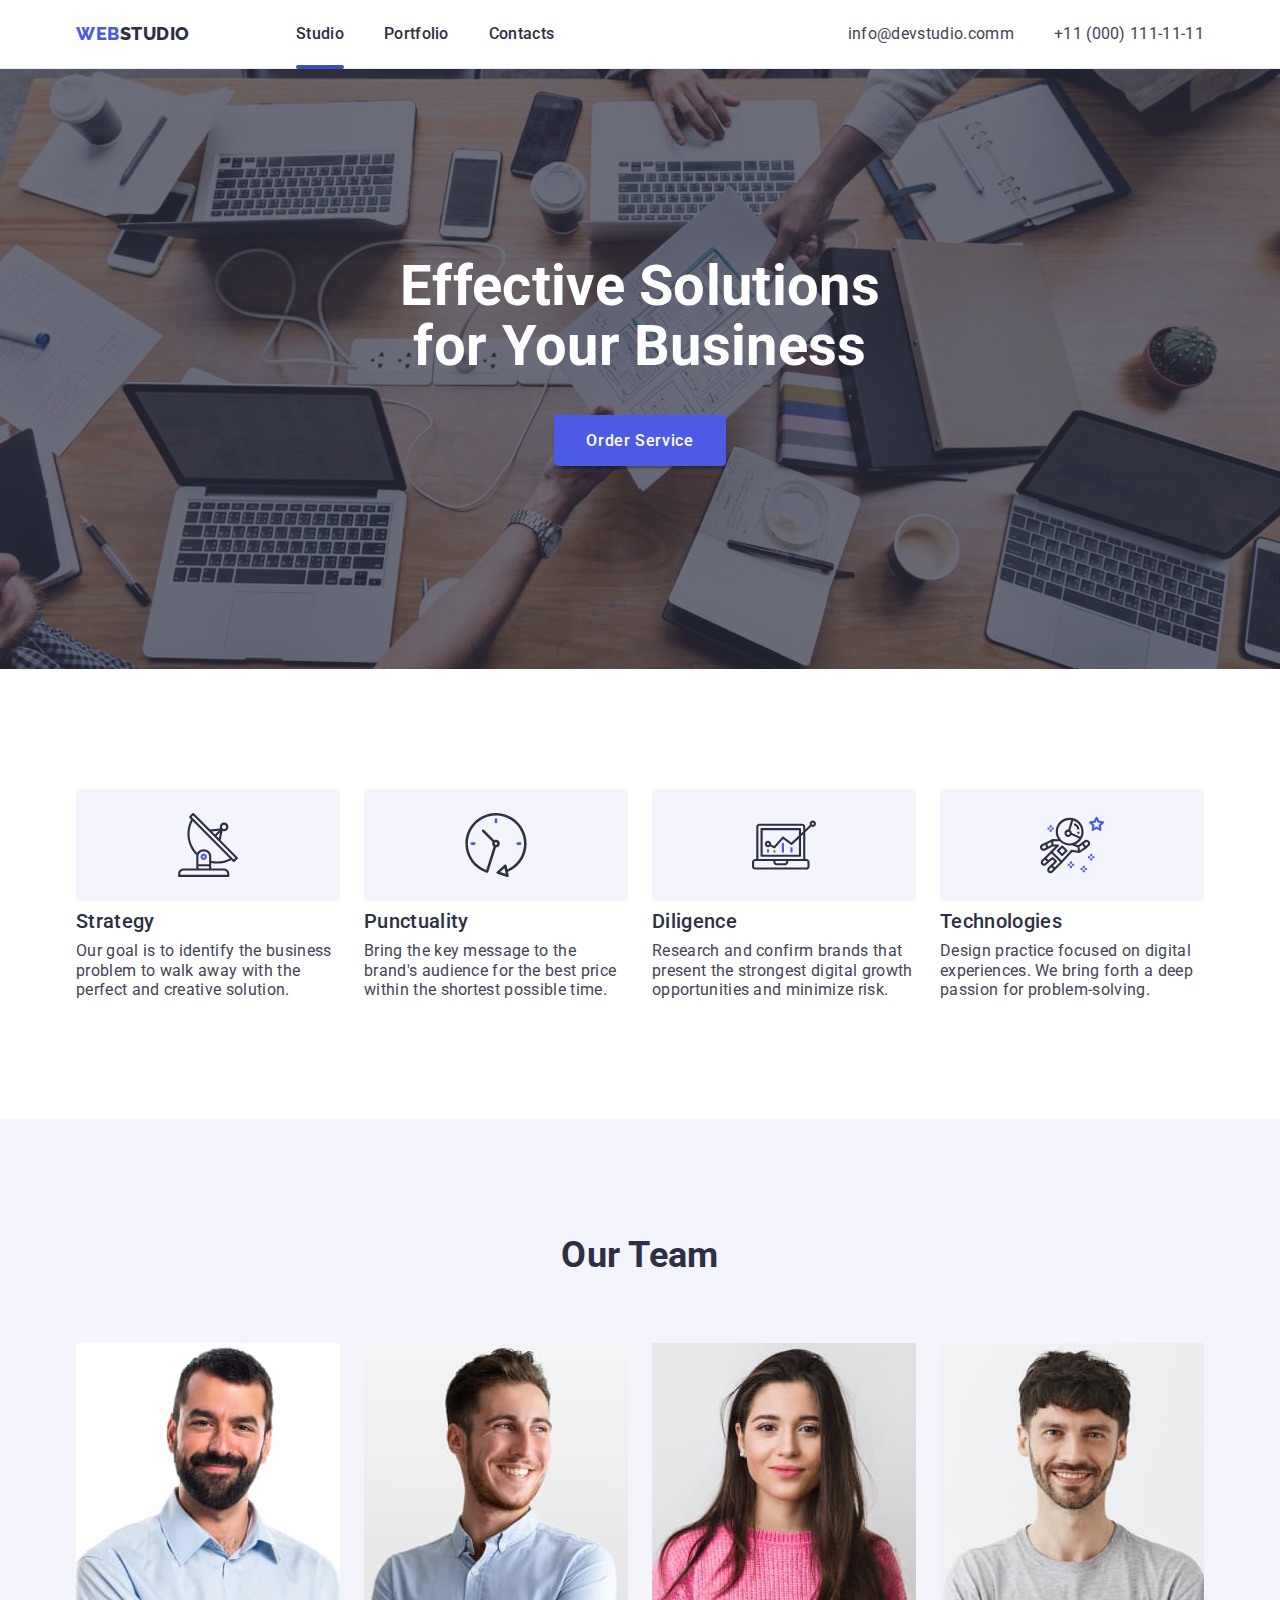
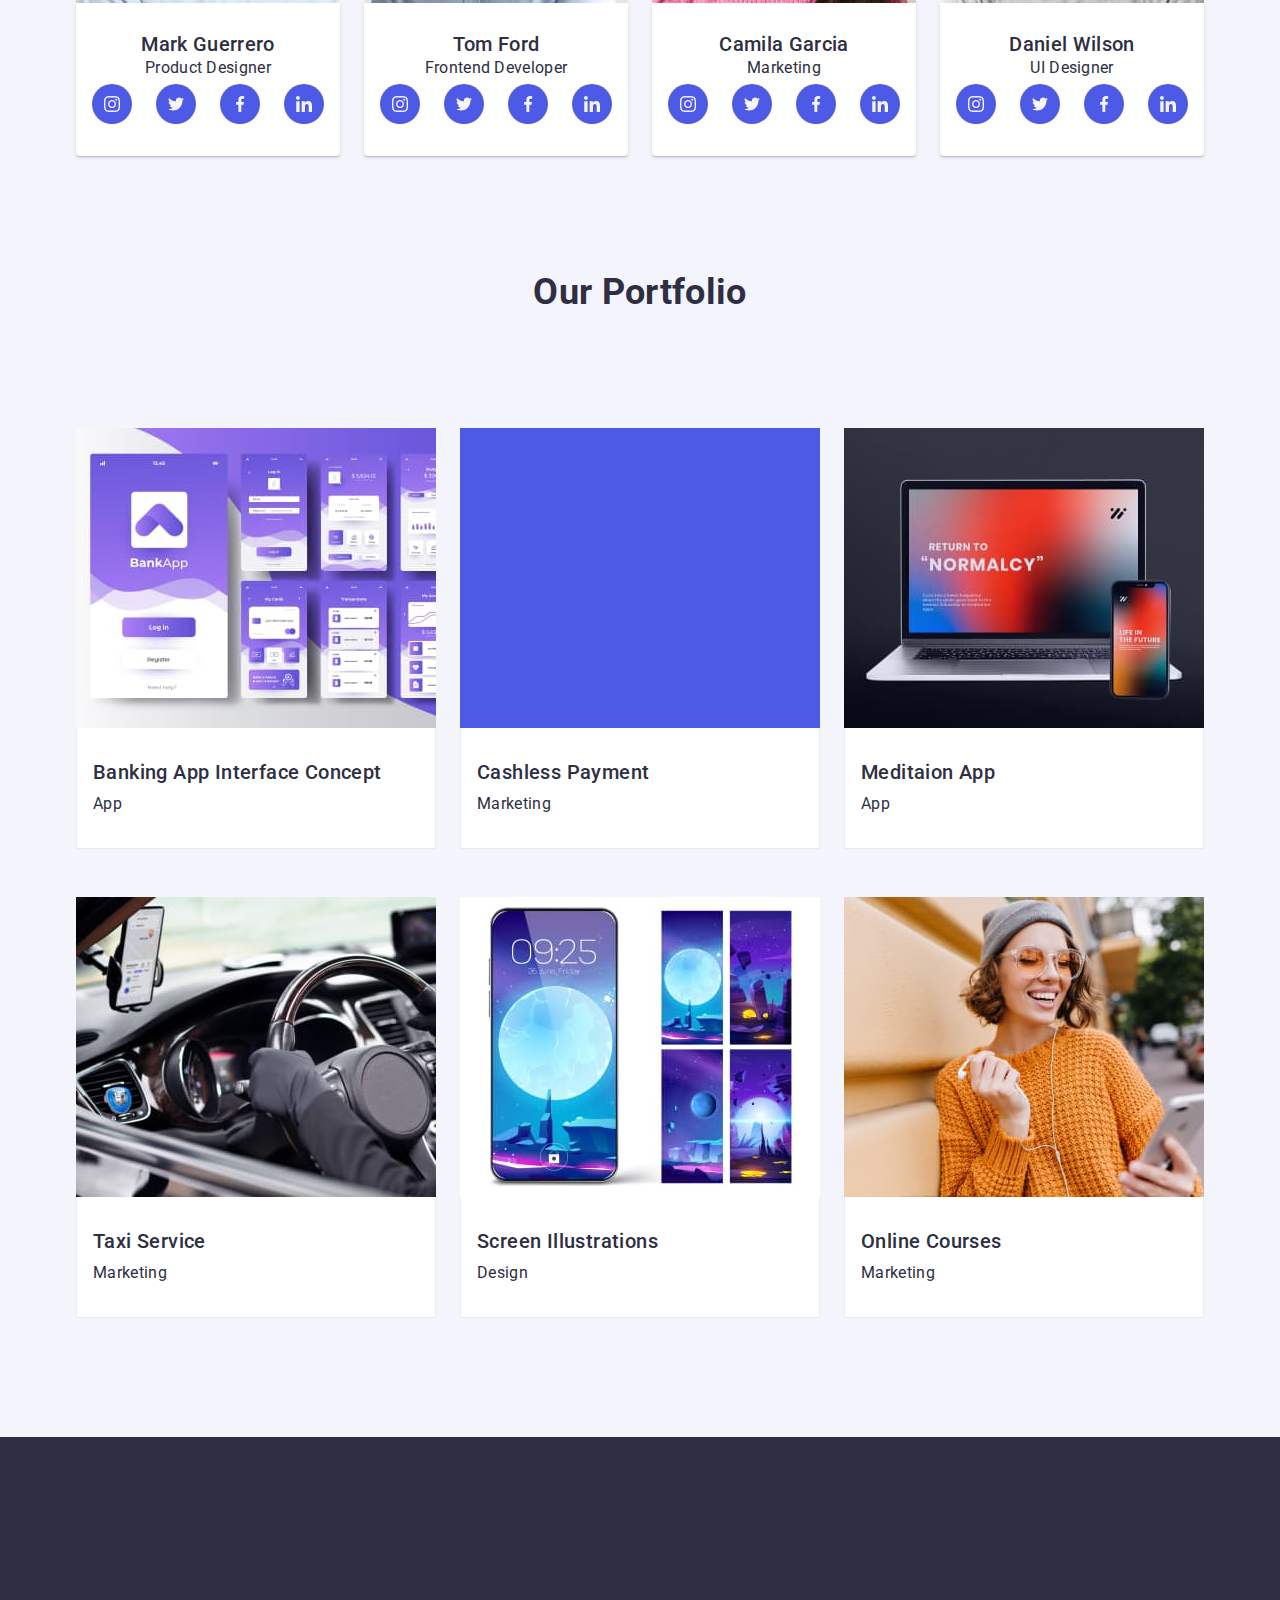
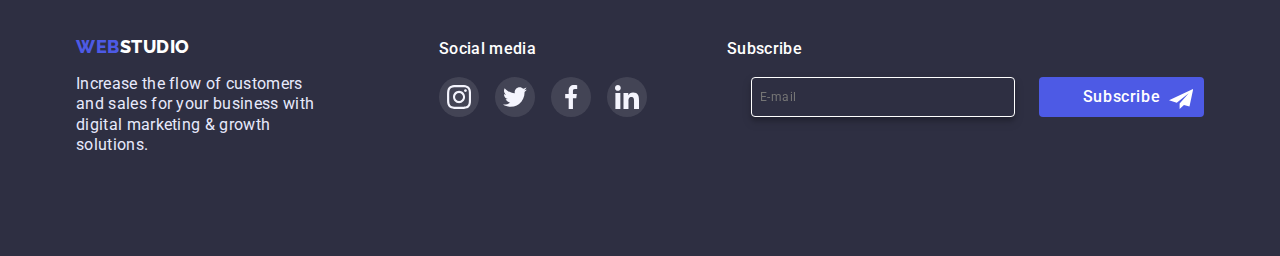
==== index.html @ 6bae9dcd "last commit 25.01.23" ====
<!DOCTYPE html>
<html lang="en">
  <head>
    <meta charset="UTF-8" />
    <meta http-equiv="X-UA-Compatible" content="IE=edge" />
    <meta name="viewport" content="width=device-width, initial-scale=1.0" />
    <title>Web Studio</title>
    <link rel="stylesheet" href="https://cdnjs.cloudflare.com/ajax/libs/modern-normalize/1.1.0/modern-normalize.min.css"/>
    <link rel="stylesheet" href="https://fonts.googleapis.com/css2?family=Raleway:wght@800&family=Roboto:wght@400;500;700;900&display=swap"/>
    <link rel="stylesheet" href="./css/styles.css"/>
  </head>
  <body>
    <header class="header-page">
      <div class="container header-nav">
      <nav class="header-main">
        <a href="./index.html" class="logo">Web<span class="logo-second">Studio</span></a>
        <ul class="site-nav">
          <li class="item"><a class="link active-one" href="">Studio</a></li>
          <li class="item"><a class="link" href="./portfolio.html">Portfolio</a></li>
          <li class="item"><a class="link" href="">Contacts</a></li>
        </ul>
      </nav>
      <ul class="auth-nav">
        <li class="item">
          <a class="link" href="info@devstudio.com">info@devstudio.comm</a>
        </li>
        <li class="item">
          <a class="link" href="tel:+110001111111">+11 (000) 111-11-11</a>
        </li>
      </ul>
    </div>
    </header>
    <main>
      <section class="hero">
        <div class="container">
        <h1 class="hero-title">Effective Solutions for Your Business</h1>
        <button class="modal-btn" type="button" data-modal-open>Order Service</button>
      </div>
      </section>
      <section class="main-box">
        <div class="container">
        <h2 class="title-none visually-hidden">company_advantages</h2>
        <ul class="box">
          <li class="box-item">
            <div class="icon-list">
              <svg class="icon-item" width="64px" height="64px">
                <use href="./images/icons.svg#icon-antenna">
                </use>
              </svg>
             </div>
            <h3 class="box-title">Strategy</h3>
            <p class="box-text">
              Our goal is to identify the business problem to walk away with the
              perfect and creative solution.
            </p>
          </li>
          <li class="box-item">
            <div class="icon-list">
              <svg class="icon-item" width="64px" height="64px">
                <use href="./images/icons.svg#icon-clock">
                </use>
              </svg>
             </div>
            <h3 class="box-title">Punctuality</h3>
            <p class="box-text">
              Bring the key message to the brand's audience for the best price
              within the shortest possible time.
            </p>
          </li>
          <li class="box-item">
            <div class="icon-list">
              <svg class="icon-item" width="64px" height="64px">
                <use href="./images/icons.svg#icon-diagram">
                </use>
              </svg>
             </div>
            <h3 class="box-title">Diligence</h3>
            <p class="box-text">
              Research and confirm brands that present the strongest digital
              growth opportunities and minimize risk.
            </p>
          </li>
          <li class="box-item">
            <div class="icon-list">
              <svg class="icon-item" width="64px" height="64px">
                <use href="./images/icons.svg#icon-astronaut">
                </use>
              </svg>
             </div>
            <h3 class="box-title">Technologies</h3>
            <p class="box-text">
              Design practice focused on digital experiences. We bring forth a
              deep passion for problem-solving.
            </p>
          </li>
        </ul>
      </div>
      </section>
      <section class="work-block">
        <div class="container">
        <h2 class="pictures">Our Team</h2>
        <ul class="work-list">
          <li class="work-item">
            <img class="img"
              src="./images/designer.jpg"
              alt="photo desingner"
              width="264"/>
              <div class="work-shadow">
            <h3 class="work-tetle">Mark Guerrero</h3>
            <p class="work-text">Product Designer</p>
          <ul class="social-list">
            <li class="social-list-item">
              <a href="" class="social-list-item-icon">
                <svg class="social-list-icon-item" width="16" height="16">
                  <use href="./images/icons.svg#icon-instagram">
                  </use>
                </svg>
              </a>
            </li>
            <li class="social-list-item">
              <a href="" class="social-list-item-icon">
                <svg class="social-list-icon-item" width="16" height="16">
                  <use href="./images/icons.svg#icon-twitter">
                  </use>
                </svg>
              </a>
            </li>
            <li class="social-list-item">
              <a href="" class="social-list-item-icon">
                <svg class="social-list-icon-item" width="16" height="16">
                  <use href="./images/icons.svg#icon-facebook">
                  </use>
                </svg>
              </a>
            </li>
            <li class="social-list-item">
              <a href="" class="social-list-item-icon">
                <svg class="social-list-icon-item" width="16" height="16">
                  <use href="./images/icons.svg#icon-linkedin">
                  </use>
                </svg>
              </a>
            </li>
          </ul>
        </div>
          </li>
          <li class="work-item">
            <img class="img"
              src="./images/developer.jpg"
              alt="photo developer"
              width="264"
            />
            <div class="work-shadow">
            <h3 class="work-tetle">Tom Ford</h3>
            <p class="work-text">Frontend Developer</p>
            <ul class="social-list">
              <li class="social-list-item">
                <a href="" class="social-list-item-icon">
                  <svg class="social-list-icon-item" width="16" height="16">
                    <use href="./images/icons.svg#icon-instagram">
                    </use>
                  </svg>
                </a>
              </li>
              <li class="social-list-item">
                <a href="" class="social-list-item-icon">
                  <svg class="social-list-icon-item" width="16" height="16">
                    <use href="./images/icons.svg#icon-twitter">
                    </use>
                  </svg>
                </a>
              </li>
              <li class="social-list-item">
                <a href="" class="social-list-item-icon">
                  <svg class="social-list-icon-item" width="16" height="16">
                    <use href="./images/icons.svg#icon-facebook">
                    </use>
                  </svg>
                </a>
              </li>
              <li class="social-list-item">
                <a href="" class="social-list-item-icon">
                  <svg class="social-list-icon-item" width="16" height="16">
                    <use href="./images/icons.svg#icon-linkedin">
                    </use>
                  </svg>
                </a>
              </li>
            </ul>
          </div>
          </li>
          <li class="work-item">
            <img class="img"
              src="./images/marketing.jpg"
              alt="photo markeing"
              width="264"
            />
            <div class="work-shadow"> 
            <h3 class="work-tetle">Camila Garcia</h3>
            <p class="work-text">Marketing</p>
            <ul class="social-list">
              <li class="social-list-item">
                <a href="" class="social-list-item-icon">
                  <svg class="social-list-icon-item" width="16" height="16">
                    <use href="./images/icons.svg#icon-instagram">
                    </use>
                  </svg>
                </a>
              </li>
              <li class="social-list-item">
                <a href="" class="social-list-item-icon">
                  <svg class="social-list-icon-item" width="16" height="16">
                    <use href="./images/icons.svg#icon-twitter">
                    </use>
                  </svg>
                </a>
              </li>
              <li class="social-list-item">
                <a href="" class="social-list-item-icon">
                  <svg class="social-list-icon-item" width="16" height="16">
                    <use href="./images/icons.svg#icon-facebook">
                    </use>
                  </svg>
                </a>
              </li>
              <li class="social-list-item">
                <a href="" class="social-list-item-icon">
                  <svg class="social-list-icon-item" width="16" height="16">
                    <use href="./images/icons.svg#icon-linkedin">
                    </use>
                  </svg>
                </a>
              </li>
            </ul>
            </div>
          </li>
          <li class="work-item">
            <img class="img"
              src="./images/designerui.jpg"
              alt="photo designer2"
              width="264"
            />
            <div class="work-shadow">
            <h3 class="work-tetle">Daniel Wilson</h3>
            <p class="work-text">UI Designer</p>
            <ul class="social-list">
              <li class="social-list-item">
                <a href="" class="social-list-item-icon">
                  <svg class="social-list-icon-item" width="16" height="16">
                    <use href="./images/icons.svg#icon-instagram">
                    </use>
                  </svg>
                </a>
              </li>
              <li class="social-list-item">
                <a href="" class="social-list-item-icon">
                  <svg class="social-list-icon-item" width="16" height="16">
                    <use href="./images/icons.svg#icon-twitter">
                    </use>
                  </svg>
                </a>
              </li>
              <li class="social-list-item">
                <a href="" class="social-list-item-icon">
                  <svg class="social-list-icon-item" width="16" height="16">
                    <use href="./images/icons.svg#icon-facebook">
                    </use>
                  </svg>
                </a>
              </li>
              <li class="social-list-item">
                <a href="" class="social-list-item-icon">
                  <svg class="social-list-icon-item" width="16" height="16">
                    <use href="./images/icons.svg#icon-linkedin">
                    </use>
                  </svg>
                </a>
              </li>
            </ul>
            </div>
          </li>
        </ul>
      </div>
      <div class="container">
        <h2 class="menu-visually">Our Portfolio</h2>
            <ul class="presentation">
                <li class="presentation-list">
                    <a class="presentation-blok" href="">
                        <div class="overlay-wrapper">
                        <img class="img" src="./images/menulist.jpg" alt="menu list" width="360">
                       <p class="overlay">14 Stylish and User-Friendly App Design Concepts · Task Manager App · Calorie Tracker App · Exotic Fruit Ecommerce App · Cloud Storage App</p>
                    </div>
                        <div class="presentation-shadow">
                        <h3 class="presentation-title">Banking App Interface Concept</h3>
                        <p class="presentation-text">App</p>
                    </div>
                    </a>
                </li>
                <li class="presentation-list">
                    <a class="presentation-blok" href="">
                      <div class="overlay-wrapper">
                        <img class="img" src="./images/bluesquare.jpg" alt="blue square" width="360">
                        <p class="overlay">14 Stylish and User-Friendly App Design Concepts · Task Manager App · Calorie Tracker App · Exotic Fruit Ecommerce App · Cloud Storage App</p>
                    </div>
                        <div class="presentation-shadow">
                        <h3 class="presentation-title">Cashless Payment</h3>
                        <p class="presentation-text">Marketing</p>
                        </div>
                    </a>
                </li>
                <li class="presentation-list">
                    <a class="presentation-blok" href="">
                      <div class="overlay-wrapper">
                        <img class="img" src="./images/gadgets.jpg" alt="gadgets" width="360">
                        <p class="overlay">14 Stylish and User-Friendly App Design Concepts · Task Manager App · Calorie Tracker App · Exotic Fruit Ecommerce App · Cloud Storage App</p>
                    </div>
                        <div class="presentation-shadow">
                        <h3 class="presentation-title">Meditaion App</h3>
                        <p class="presentation-text">App</p>
                        </div>
                    </a>
                </li>
                <li class="presentation-list">
                    <a class="presentation-blok" href="">
                      <div class="overlay-wrapper">
                        <img class="img" src="./images/steeringwheel.jpg" alt="steeringwheel" width="360">
                        <p class="overlay">14 Stylish and User-Friendly App Design Concepts · Task Manager App · Calorie Tracker App · Exotic Fruit Ecommerce App · Cloud Storage App</p>
                    </div>
                        <div class="presentation-shadow">
                        <h3 class="presentation-title">Taxi Service</h3>
                        <p class="presentation-text">Marketing</p>
                        </div>
                    </a>
                </li>
                <li class="presentation-list">
                    <a class="presentation-blok" href="">
                      <div class="overlay-wrapper">
                        <img class="img" src="./images/bluephone.jpg" alt="blue phone" width="360">
                        <p class="overlay">14 Stylish and User-Friendly App Design Concepts · Task Manager App · Calorie Tracker App · Exotic Fruit Ecommerce App · Cloud Storage App</p>
                    </div>
                        <div class="presentation-shadow">
                        <h3 class="presentation-title">Screen Illustrations</h3>
                        <p class="presentation-text">Design</p>
                        </div>
                    </a>
                </li>
                <li class="presentation-list">
                    <a class="presentation-blok" href="">
                      <div class="overlay-wrapper">
                        <img class="img" src="./images/woman.jpg" alt="woman" width="360">
                        <p class="overlay">14 Stylish and User-Friendly App Design Concepts · Task Manager App · Calorie Tracker App · Exotic Fruit Ecommerce App · Cloud Storage App</p>
                    </div>
                        <div class="presentation-shadow">
                        <h3 class="presentation-title">Online Courses</h3>
                        <p class="presentation-text">Marketing</p>
                        </div>
                    </a>
                </li>
            </ul>
        </div>
      </section>
    </main>
    <footer class="social-place">
      <div class="container footer-block">
      <div class="logo-block">
        <a href="./index.html" class="logo-footer">Web<span class="second">Studio</span></a>
        <p class="copy-text">Increase the flow of customers and sales for your business with
          digital marketing & growth solutions.
        </p>
      </div>
      <div class="social-footer">
        <h2 class="social-footer-title">Social media</h2>
        <ul class="soc-list">
          <li class="soc-list-item">
            <a href="" class="soc-link">
              <svg class="soc-icon"  width="24" height="24">
                <use href="./images/icons.svg#icon-instagram"></use>
              </svg>
            </a>
          </li>
          <li class="soc-list-item">
            <a href="" class="soc-link">
              <svg class="soc-icon"  width="24" height="24">
                <use href="./images/icons.svg#icon-twitter"></use>
              </svg>
            </a>
          </li>
          <li class="soc-list-item">
            <a href="" class="soc-link">
              <svg class="soc-icon" width="24" height="24">
                <use href="./images/icons.svg#icon-facebook"></use>
              </svg>
            </a>
          </li>
          <li class="soc-list-item">
            <a href="" class="soc-link">
              <svg class="soc-icon"  width="24" height="24">
                <use href="./images/icons.svg#icon-linkedin"></use>
              </svg>
            </a>
          </li>
        </ul>
      </div>
      <div class="subscribe-form">
        <p class="subscribe-h">Subscribe</p>
        <form class="form-input-btn">
          <label for="user-name"  class="subscribe-inhut"></label>
          <input
          type="email"
          placeholder="E-mail"
          name="user-email"
          class="subscribe-input">
          <span class="sub-btn-block">
            <button type="submit" class="subscribe-button">Subscribe</button>
            <svg class="subscribe-btn-icon" width="24" height="24">
              <use href="./images/icons.svg#subscribe-btn-icon"></use>
              </svg>
            </span>
        </form>
      </div>
    </div>
    </footer>

    <div class="backdrop is-hidden" data-modal>
      <div class="modal">
            <button type="button" class="modal-close-btn" data-modal-close>
              <svg class="close-btn-icon" width="8" height="8">
                <use href="./images/icons.svg#close-btn-icon">
              </use></svg>
            </button>
            <p class="modal-main-text">Leave your contacts and we will call you back</p>
            <form class="modal-form">
              <div class="modal-field">
                <label for="user-name"  class="modal-form-field">Name</label>
                <div class="modal-input-wrapper">
                  <input 
                type="text" 
                name="user-name" 
                class="modal-form-input"
                placeholder=""
                id="user-name" required/>
                <svg class="modal-input-icon" width="18" height="24">
                  <use href="./images/icons.svg#icon-name"></use>
                </svg>
              </div>
            </div>

            <div class="modal-field">
              <label for="user-tel"  class="modal-form-field">Phone</label>
              <div class="modal-input-wrapper">
                <input 
              type="tel" 
              name="user-tel" 
              class="modal-form-input"
              placeholder=""
              id="user-tel"/>
              <svg class="modal-input-icon" width="18" height="24">
                <use href="./images/icons.svg#icon-tel"></use>
              </svg>
              </div>
            </div>
    
              <div class="modal-field">
                <label for="user-email"  class="modal-form-field">Email</label>
                <div class="modal-input-wrapper">
                <input 
                type="email" 
                name="user-email" 
                class="modal-form-input"
                placeholder=""
                id="user-email" required/>
                <svg class="modal-input-icon" width="18" height="24">
                  <use href="./images/icons.svg#icon-email"></use>
                </svg>
              </div>
              </div>
    
              <div class="modal-field">
                <label for="user-comment" class="modal-form-field">Comment</label>
                <textarea name="user-comment" 
                id="user-comment" 
                class="modal-form-comment"
                placeholder="Text input"></textarea>
              </div>

           <div  class="modal-field">  
              <input 
              type="checkbox" 
              name="user-privacy" 
              id="user-privacy" 
              class="modal-form-agree visually-hidden"
              value="true"/>
              <label for="user-privacy" class="modal-form-policy">
                <span>
                  <svg class="modal-check-icon" width="10" height="8">
                    <use href="./images/icons.svg#icon-galoch"></use>
                  </svg>
                </span> I accept the terms and conditions of the&nbsp;
                <a class="policy-note" href="">Privacy Policy</a>
              </label>
      </div>
       <button type="submit" class="modal-form-button">Send</button>
      </form>
    </div>
  </div>
  <script src="./js/modal.js"></script>  
</body>
</html>
---- css/styles.css ----
html {
    box-sizing: border-box;
}

 *,
 *::before,
 *,
 *::after {
    box-sizing: inherit;
 }


:root {
--main-font: "Roboto", sans-serif;
--primery-text-color: #2E2F42;
--second-text-color: #434455;
--accent-color: #E7E9FC;
--base-background-color: #fff;
--hero-background-rgba:rgba(46, 47, 66, 0.7); 
--img-background-rgba: rgba(77, 90, 229, 0.1);
--transition-duration-funct: 250ms cubic-bezier(0.4, 0, 0.2, 1);
}
        
body {
font-family: var(--main-font), sans-serif;
background-color:var(--base-background-color);
color: var(--primery-text-color);
letter-spacing: 0.02em;
margin: 0;
}
        
ul {
list-style: none;
margin: 0;
padding: 0;
}

header {
background-color: var(--base-background-color);
border-bottom: 1px solid #E7E9FC;
}

section {
padding-top: 120px;
padding-bottom: 120px;
    }

footer {
background-color:var(--primery-text-color);
}

.h1.hero-title {
margin: 0;
}


.logo {
display: flex;
align-items: center;
font-family: "Raleway", sans-serif;
color:#4D5AE5;
width: 44px;
text-decoration: none;
text-transform: uppercase;
letter-spacing: 0.03em;
font-weight: 800;
font-size: 18px;
line-height: 1.14;
}

.logo-second {
color: #2E2F42;
font-family: "Raleway";
font-weight: 800;
width: 48px;
font-size: 18px;
line-height: 1.14;
text-decoration: none;
text-transform: uppercase;
}
    
.container {
width: 1158px;
padding-left: 15px;
padding-right: 15px;
margin: 0 auto;
/* outline: 2px solid tomato; */
} 

    /* site-nav */
.site-nav, .auth-nav {
margin-top: 0;
margin-bottom: 0;
padding: 0;
}

.site-nav .item {
margin-right: 40px;
}
.site-nav .item:last-child {
margin-right: 0;
}
        
.site-nav .link {
display: block;
padding-top: 24px;
padding-bottom: 24px;
font-family: inherit;
color: var(--primery-text-color);
font-weight: 500;
text-decoration: none;
font-size: 16px;
line-height: 1.28;
transition: color var(--transition-duration-funct);
}

.site-nav .link:hover,
.site-nav .link:focus {
color: blue;
 }

.auth-nav .item + .item {
margin-left: 40px;
    }

.auth-nav .link {
color: var(--second-text-color);
font-weight: 400;
text-decoration: none;
font-size: 16px;
line-height: 1.5;
transition: color var(--transition-duration-funct);
}
        
.auth-nav .link:hover, 
.auth-nav .link:focus {
color: blue;
} 
        
/* Container header-nav */

.header-main {
display: flex;
align-items: center;
    }

.header-nav {
display: flex;
align-items: center;
}

.site-nav {
display: flex;
align-items: center;
margin-left: 176px;
position: relative;
}

.item {
position: relative;
}

.active-one::after {
content: "";
position: absolute;
display: block;
left: 0;
bottom: 0;
width: 48px;
height: 4px;
background-color: #404BBF;
border-radius: 2px;
bottom: -1px;
    }


.active::after {
content: "";
position: absolute;
display: block;
left: 0;
bottom: 0;
width: 66px;
height: 4px;
background-color: #404BBF;
border-radius: 2px;
}

.auth-nav {
display: flex;
align-items: center;
margin-left: auto;
}

/* hero */
        
.hero {
padding-top: 188px; 
padding-bottom: 188px;
background-color: var(--primery-text-color);
text-align: center;
max-width: 1440px;
height: 600px;
margin-left: auto;
margin-right: auto;
background-image: linear-gradient( to right, 
var(--hero-background-rgba), 
var(--hero-background-rgba) ),
 url(../images/people-office.jpg);
background-position: center;
background-repeat: no-repeat;
}
        
.hero-title {
margin-top: 0;
margin-left: auto;
margin-right: auto;
text-align: center;
font-family: inherit;
color:#fff;
font-weight: 700;
max-width: 496px;
font-size: 56px;
line-height: 1.07;
text-align: center;
}   

.modal-btn {
display: inline-block;
flex-direction: row;
align-items: center;
padding:  16px 32px;
color: #fff;
background-color: #4D5AE5;
font-family: inherit;
min-width: 170px;
font-weight: 500;
font-size: 16px;
line-height: 1.19;
letter-spacing: 0.04em;
cursor: pointer; 
border: none;
text-align: center;
box-shadow: 0px 3px 1px rgba(0, 0, 0, 0.1), 
0px 2px 1px rgba(0, 0, 0, 0.08), 
0px 2px 2px rgba(0, 0, 0, 0.12);
border-radius: 4px;
transition: background-color var(--transition-duration-funct),
color var(--transition-duration-funct),
box-shadow var(--transition-duration-funct);
}
 

.modal-btn:hover,
.modal-btn:focus {
background-color: #fff;
color: #4D5AE5;
    }
        
    /* секция BOX преимущества */
        
.box {
display: flex;
gap: 24px;
margin: 0;
padding-left: 0px;
 }

 .icon-list {
display: flex;
justify-content: center;
align-items: center;
height: 112px;
width: 264px;
border-radius: 4px;
background-color:#F4F4FD;;
margin-bottom: 8px;
  }

.box-item:nth-child(4n) {
margin-right: 0;
}

.title-none {
overflow: hidden;
} 

.visually-hidden {
clip: rect(0 0 0 0);
clip-path: inset(50%);
height: 1px;
overflow: hidden;
position: absolute;
white-space: nowrap;
width: 1px;
overflow: hidden;
 }

.box-title {
/* padding-top: 120px; */
margin-top: 0;
margin-bottom: 0;
width: 264px;
color: var(--primery-text-color);
font-weight: 500;
font-size: 20px;
line-height: 1.2;  
    }
        
.box-text {
margin-top: 0;
margin-bottom: 0;
padding-top: 8px;
color: var(--second-text-color);
font-weight: 400;
font-size: 16px;
line-height: 1.2;
    }
        
    /* Work-people */

.img {
display: block;
width: 100%;
height: auto;
border: 0;
background-image: ( to right, 
var(--img-background-rgba), 
var(--img-background-rgba) ),;
background-blend-mode: soft-light, normal;
} 

.pictures {
font-weight: 700;
font-size: 36px;
line-height: 0.9;
text-align: center;
text-transform: capitalize;
margin: 0;
padding-bottom: 72px;
    }



    /* work */

.work-block {
background-color:#F4F4FD;
}

.work-list {
display: flex;
flex-direction: row;
gap: 24px;
padding-left: 0;
padding-bottom: 120px;
}

.work-shadow {
width: 264px;
background-color: var(--base-background-color);
box-shadow: 0px 1px 6px rgba(46, 47, 66, 0.08), 0px 1px 1px rgba(46, 47, 66, 0.16), 0px 2px 1px rgba(46, 47, 66, 0.08);
border-radius: 0px 0px 4px 4px;
}

.social-list {
display: flex;
flex-direction: row;
justify-content: center;
align-items: center;
gap: 24px;
margin: 0;
padding-bottom: 32px;
}

.social-list-item-icon {
display: flex;
align-items: center;
justify-content: center;
width: 40px;
height: 40px;
border-radius: 50%;
background-color: #4D5AE5;
transition: background-color var(--transition-duration-funct);
}

.social-list-icon-item {
fill: #F4F4FD;;
}

.social-list-item-icon:hover,
.social-list-item-icon:focus {
background-color:  #404BBF;
}


.work-tetle {
background-color: var(--base-background-color);
font-weight: 500;
font-size: 20px;
line-height: 0.9;
text-align: center;
margin: 0;
padding-top: 32px;
padding-bottom: 8px;
    }
        
.work-text {
background-color: var(--base-background-color);
font-weight: 400;
font-size: 16px;
line-height: 0.9;
text-align: center;
margin: 0;
padding-bottom: 8px;
    }
    
.logo-block {
background-color: #2E2F42;
width: 264px;
margin-right: 120px;
}

.logo-footer {
display: flex;
align-items: center;
padding-top: 100px;
padding-left: 0px;
margin-bottom: 16px;
font-family: "Raleway", sans-serif;
color:#4D5AE5;
width: 44px;
text-decoration: none;
text-transform: uppercase;
letter-spacing: 0.03em;
font-weight: 800;
font-size: 18px;
line-height: 1.14;
    }
        
.copy-text {
margin: 0;
padding: 0px;
color: var(--accent-color);
max-width: 364px; 
font-weight: 400;
font-size: 16px;
line-height: 1.28;
    }
    
    /* Portfolio */
        
.logo-block .second {
color: #fff;
    }
        
    .menu-visually {
    font-weight: 700;
    font-size: 36px;
    line-height: 0.9;
    text-align: center;
    text-transform: capitalize;
    margin: 0;
    padding-bottom: 120px;
    }
    
    /* section with photo block */
    
.presentation {
display: flex;
flex-wrap: wrap;
column-gap: 24px;
row-gap: 49px;
}

.presentation-list {
width: 360px;
height: 420px;
border-top: transparent;
transition: box-shadow var(--transition-duration-funct);
}

.presentation-blok {
display: block;
font-family: inherit;
text-decoration: none;
width: 360px;
height: 420px;
border-top: 0px;
padding: 0;
margin: 0;
}

.presentation-list:hover,
.presentation-list:focus {
box-shadow: 0px 1px 6px rgba(46, 47, 66, 0.08);
}

.presentation-shadow {
background-color: var(--base-background-color);
border: 1px solid #E7E9FC;
border-top: transparent;
}

.presentation-list:nth-child(3n) {
margin-right: 0;
}

.presentation-title {
margin-top: 0;
margin-bottom: 8px;
padding-top: 32px;
padding-left: 16px;
font-family: inherit;
color: var(--primery-text-color);
font-weight: 500;
font-size: 20px;
line-height: 1.2;
letter-spacing: 0.02em;
    }
        
.presentation-text {
padding-bottom: 32px;
padding-left: 16px;
font-family: inherit;
color: var(--primery-text-color);
font-weight: 400;
font-style: normal;
font-size: 16px;
line-height: 1.5;
margin: 0;
}

.overlay-wrapper {
position: relative;
overflow: hidden;
}

.overlay {
position: absolute;
left: 0;
top: 0;
transform: translate(0, 100% );
transition: transform var(--transition-duration-funct);
margin: 0;
padding-top: 40px;
padding-left: 32px;
padding-right: 32px;
padding-bottom: 164px;
width: 100%;
height: 100%;
background-color: #4D5AE5;
font-family: inherit;
font-weight: 400;
font-size: 16px;
line-height: 1.5;
color: #F4F4FD;
}

.presentation-list:hover .overlay {
transform: translate(0, 0);
}

/* FOOTER social-place" */

.social-place {
/* display: flex; */
padding-top: 100px;
padding-bottom: 100px;
}
    
.social-footer {
padding-top: 100px;
margin-right: 80px;
}

.footer-block {
display: flex;
}

.social-footer-title {
margin: 0;
padding-bottom: 16px;
font-family: inherit;
font-weight: 500;
font-size: 16px;
line-height: 1.5;
color: #FFFFFF;
}

.soc-list {
display: flex;
align-items: center;
gap: 16px;
 /* justify-content: center; */
}

.soc-list-item {
width: 40px;
height: 40px;
border-radius: 50%;
background-color: rgba(255, 255, 255, 0.1);
}

.soc-link {
width: 100%;
height: 100%;
display: flex;
justify-content: center;
align-items: center;
transition: background-color var(--transition-duration-funct);
}

.soc-link:hover,
.soc-link:focus {
background-color: #31D0AA;
border-radius: 50%;
}

/* SUBSCRIBE-FORM */

.subscribe-form {
    margin-right: auto;
}

.subscribe-h {
    margin: 0;
    padding-top: 100px;
    margin-bottom: 16px;
    font-family: inherit;
    font-weight: 500;
    font-size: 16px;
    line-height: 1.5;
    letter-spacing: 0.02em;
    color: #FFFFFF;
    }
    
    .form-input-btn {
    display: flex;
    align-items: center;
    gap: 24px;
    }
    
    
    .subscribe-input {
    width: 264px;
    height: 40px;
    background-color: #2E2F42;;
    border: 1px solid  #ffffff; ;
    filter: drop-shadow(0px 4px 4px rgba(0, 0, 0, 0.15));
    border-radius: 4px;
    box-shadow: 0px 4px 4px rgba(0, 0, 0, 0.15); 
    padding: 16px 8px;
    font-family: inherit;
    font-weight: 400;
    font-size: 12px;
    line-height: 2;
    letter-spacing: 0.04em;
    color: #ffffff;
    transition: border-color var(--transition-duration-funct);
    }
    
    .subscribe-input:hover,
    .subscribe-input:focus { 
    border-color: #4D5AE5;
    }
    
    .subscribe-button {
    display: flex;
    justify-content: center;
    align-items: center;
    text-align: center;
    padding: 8px 24px;
    min-width: 165px;
    height: 40px;
    font-family: inherit;
    font-weight: 500;
    font-size: 16px;
    line-height: 1.5;
    color: #FFFFFF;
    background: #4D5AE5;
    border-radius: 4px;
    border: none;
    outline: none;
    cursor: pointer;
    letter-spacing: 0.04em;
    transition: background-color var(--transition-duration-funct),
    color var(--transition-duration-funct),
    box-shadow var(--transition-duration-funct);
    }
    
    .subscribe-button:hover,
    .subscribe-button:focus {
    outline: none;
    background-color: #fff;
    color: #4D5AE5;
    }
    
    .sub-btn-block {
    position: relative;
        }  
    
.subscribe-btn-icon {
    position: absolute;
    top: 10px;
    left: 0;
    margin-left: 130px;
    fill: #fff;
    transition: fill var(--transition-duration-funct),
    }

    
.subscribe-button:hover + .subscribe-btn-icon {
fill: #4D5AE5;
    }


/* BACKDROP */


.backdrop.is-hidden {
    opacity: 0;
    visibility: hidden;
    pointer-events: none;
    }

.backdrop {
position: fixed;
top: 0;
left: 0;
opacity: 1;
z-index: 100;
width: 100%;
height: 100%;
background: rgba(46, 47, 66, 0.4);
transition: opacity var(--transition-duration-funct),
visibility var(--transition-duration-funct);
}

.modal {
position: absolute;
top: 50%;
left: 50%;
transform: translate(-50%, -50%);
width: 408px;
min-height: 584px; 
background-color: #FCFCFC;
padding: 72px 24px 24px 24px; 
box-shadow: 0px 1px 1px rgba(0, 0, 0, 0.14), 
0px 1px 3px rgba(0, 0, 0, 0.12), 
0px 2px 1px rgba(0, 0, 0, 0.2);
border-radius: 4px;
transition: transform 250ms cubic-bezier(0.4, 0, 0.2, 1); 
}

.modal-close-btn {
position: absolute;
top: 24px;
right: 24px;
display: flex;
justify-content: center;
align-items: center;
padding: 0;
width: 24px;
height: 24px;
cursor: pointer;
border: 1px solid rgba(0, 0, 0, 0.1);
border-radius: 50%;
background-color: #E7E9FC;
transition: background-color 250ms cubic-bezier(0.4, 0, 0.2, 1);
border: 250ms cubic-bezier(0.4, 0, 0.2, 1);
/* transition: border-color var(--transition-duration-funct); */
border-color var(--transition-duration-funct);
}

.modal-close-btn:hover,
.modal-close-btn:focus {
background-color:#404bbf;
border: none; 
}

.close-btn-icon {
fill:  black;
transition: fill 250ms cubic-bezier(0.4, 0, 0.2, 1);
}

.close-btn-icon:hover,
.close-btn-icon:focus {
fill:  #ffffff;
}


/* "modal-form */ 

.modal-main-text {
font-family: inherit;
font-weight: 500;
font-size: 16px;
line-height: 1.5;
text-align: center;
letter-spacing: 0.02em;
color: #2E2F42;
margin-bottom: 16px;  
    }

.modal-field {
margin-bottom: 24px;
    }
    
.modal-form {
display: flex;
flex-direction: column;
        }

        
.modal-form-field {
display: block;
font-family: inherit;
font-weight: 400;
font-size: 12px;
line-height: 1.17;
letter-spacing: 0.04em;
color: #8e8f99;
margin-bottom: 4px;
    }
    
.modal-input-wrapper {
position: relative;
        }
        
.modal-input-icon {
position: absolute;
top: 50%;
left: 16px;
fill: 250ms cubic-bezier(0.4, 0, 0.2, 1);
transform: translate(0, -50%);
fill: black;
/* transition: fill var(--transition-duration-funct); */
        }
        
        
.modal-form-input {
width: 100%;
height: 40px;
border:  1px solid rgba(46, 47, 66, 0.4);
border-radius: 4px;
background-color: transparent;
outline: transparent;
padding-left: 38px;
margin-bottom: 8px;
border-color:  #8e8f99; 
transition: border-color 250ms cubic-bezier(0.4, 0, 0.2, 1); 
 }
 
 .modal-form-input:hover,
 .modal-form-input:focus {
outline: none;
border-color: #4D5AE5;
fill: #4D5AE5;
}   

.modal-form-icon:hover,
.modal-form-icon:focus { 
fill: #4D5AE5;
}  


.modal-form-comment  {
resize: none;
width: 100%;
height: 120px;
border: 1px solid rgba(46, 47, 66, 0.4) ;
border-radius: 4px;
font-family: inherit;
font-weight: 400;
font-size: 12px;
line-height: 1.17;
letter-spacing: 0.04em;
background-color:  transparent;
color: rgba(46, 47, 66, 0.4);
padding: 8px 16px;
margin-bottom: 16px;
outline: transparent; 
transition: border-color var(--transition-duration-funct);
}

.modal-form-comment:hover,
.modal-form-comment:focus {
outline: none;
border-color: #4D5AE5; 
}

.modal-form-policy {
    /* outline: 1px solid tomato; */
display: flex;
font-family: inherit;
font-weight: 400;
font-size: 12px;
line-height: 1.17;
letter-spacing: 0.04em;
color: #8e8f99;

margin-bottom: 24px;
}

.policy-note {
color:  #4D5AE5;
text-decoration: underline;
}

.modal-form-policy span {
width: 16px;
height: 16px;
margin-right: 8px;
border: 1px solid rgba(46, 47, 66, 0.4); 
border-radius: 2px;
transition: background-color 250ms cubic-bezier(0.4, 0, 0.2, 1), border 250ms cubic-bezier(0.4, 0, 0.2, 1), fill 250ms cubic-bezier(0.4, 0, 0.2, 1);
display: inline-flex;
align-items: center;
justify-content: center;
fill: transparent;
}


.modal-form-agree:checked + .modal-form-policy span {
background-color: #404bbf;
border: none;  
fill: #F4F4FD;
}



/* 
.modal-form-agree-check::before {
    content: "";
    display: block;
    width: 16px;
    height: 16px;
    border: 1px solid #000;
    cursor: pointer;
    border-radius: 4px;
    margin-right: 10px;
    } */
/*     
    .modal-form-agree:checked + .modal-form-agree-check::before {
    background-image: url(../images/galochka.svg);
    background-color: #404BBF;
    background-position: center;
    background-repeat: no-repeat;
    border: none;
    outline: none;
    } */
/* 
    .modal-form-agree:focus + .modal-form-agree-check::before {
        outline: 2px solid rgba(0, 0, 255, 0.5);
        } */
        
        .modal-form-button {
        display: block;
        justify-content: center;
        align-items: center;
        text-align: center; 
        padding:  16px 32px;
        margin-left: auto;
        margin-right: auto;
        font-family: "Roboto", sans-seri;
        font-weight: 500;
        font-size: 16px;
        line-height: 1.5;
        letter-spacing: 0.04em;
        color: #FFFFFF;
        border-style: none;
        text-decoration: none;
        text-transform: none;
        min-width: 169px;
        height: 56px;
        background-color: #4D5AE5;
        box-shadow: 0px 4px 4px rgba(0, 0, 0, 0.15);
        border-radius: 4px;
        cursor: pointer; 
        transition: background-color var(--transition-duration-funct) ;
        }
        
        
        .modal-form-button:hover,
        .modal-form-button:focus {
            background-color: #fff;
            color: #4D5AE5;
        }
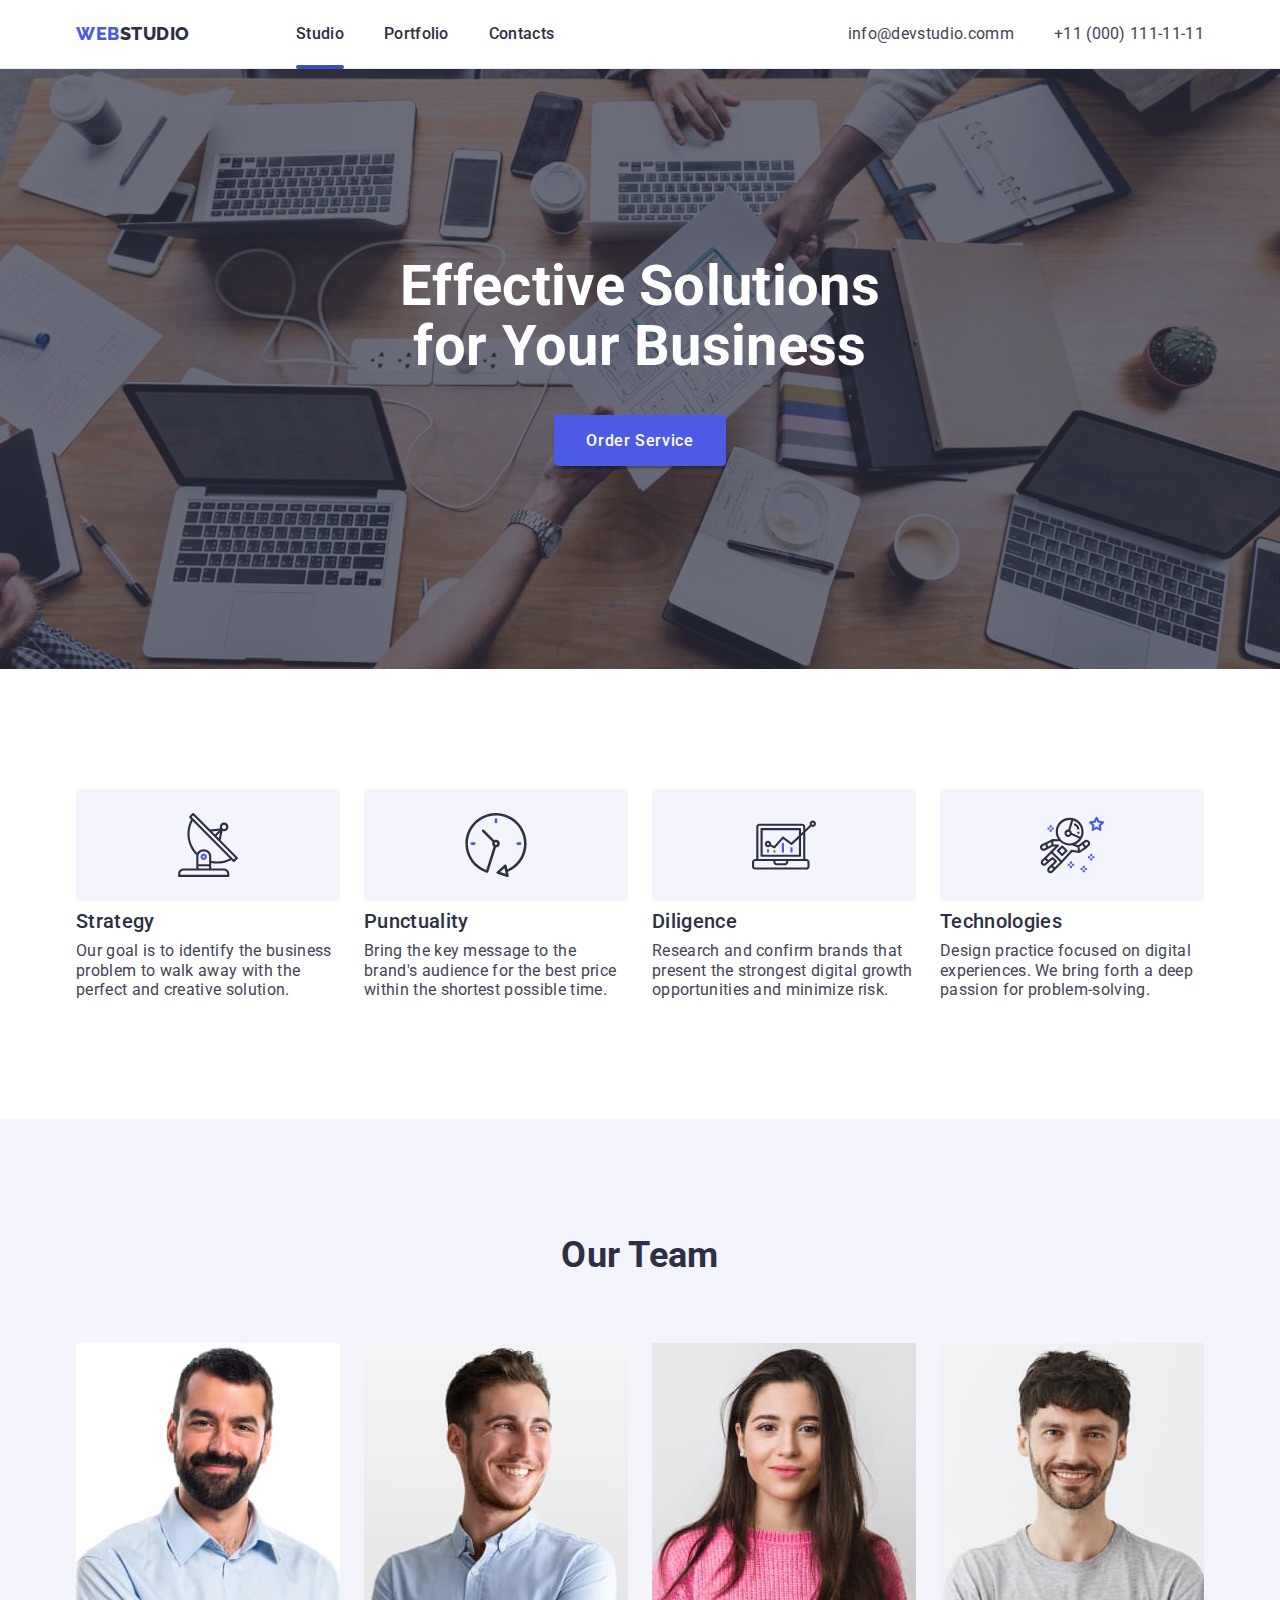
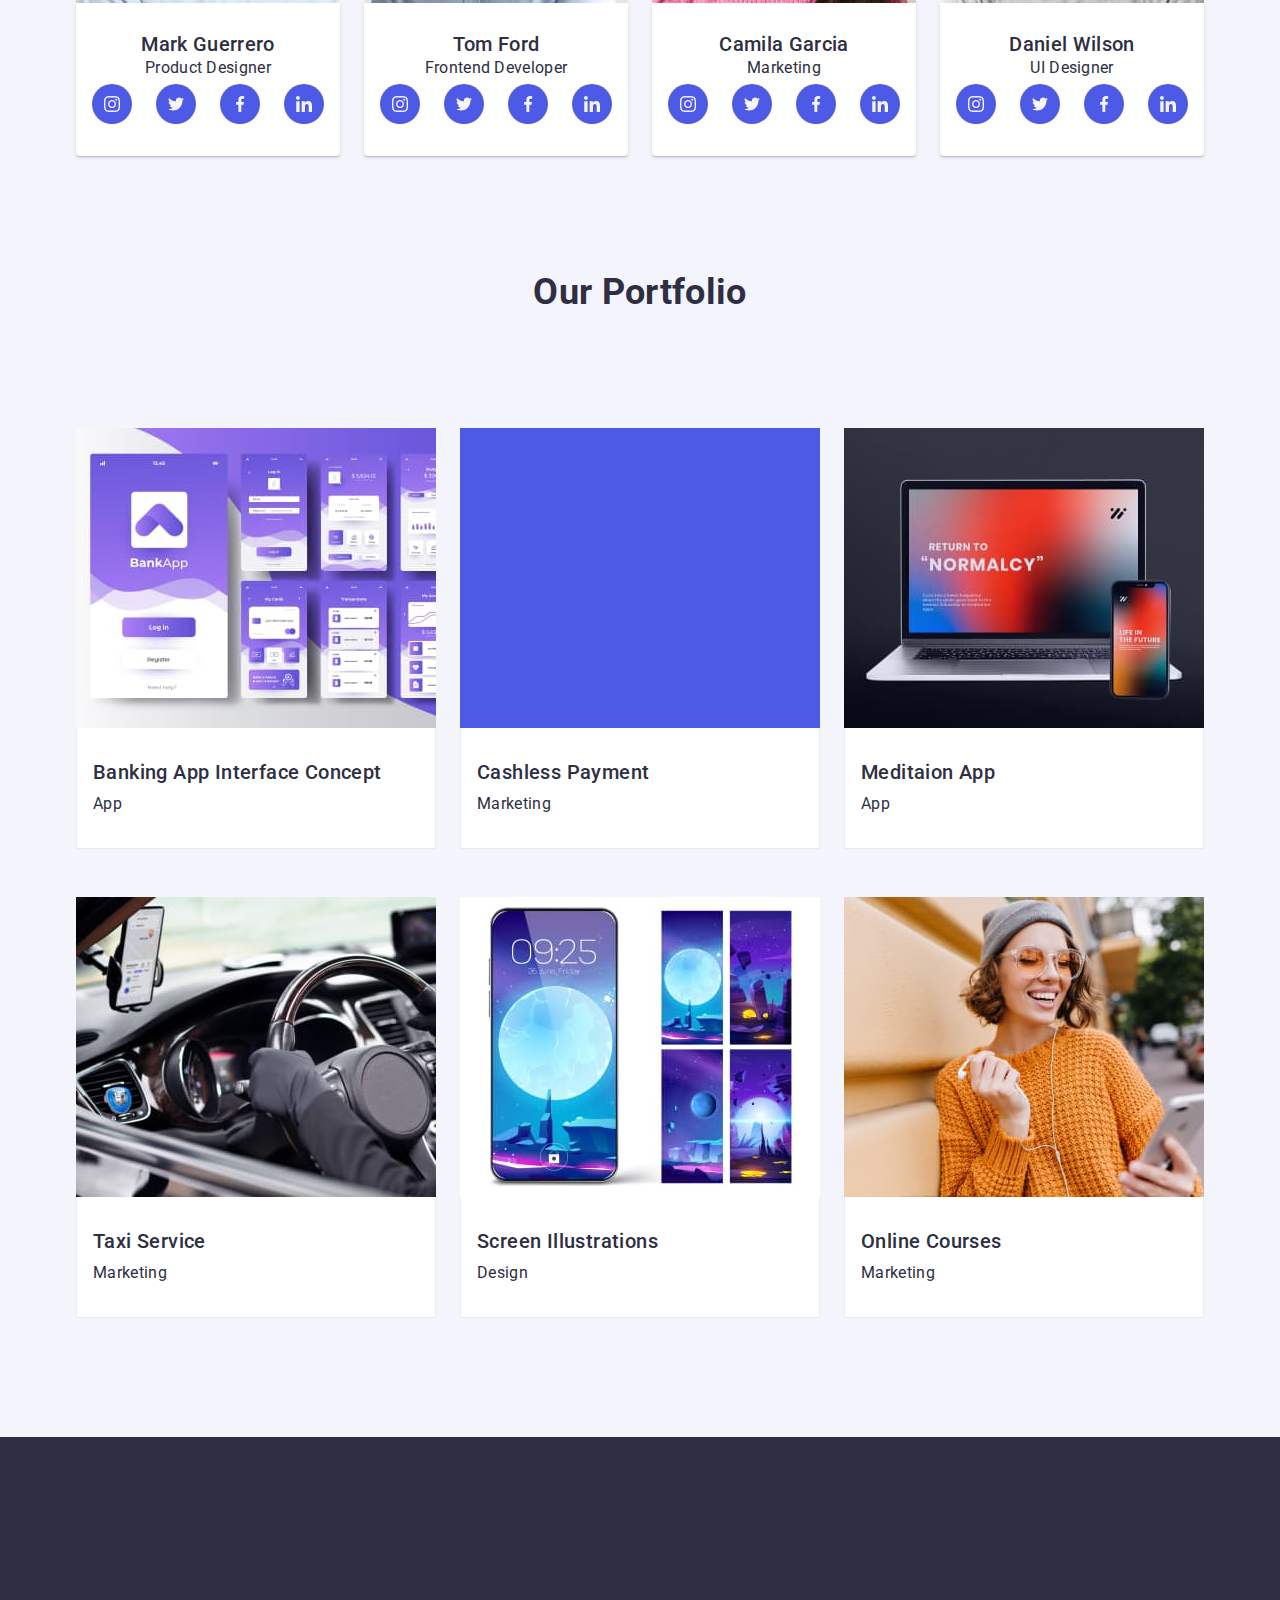
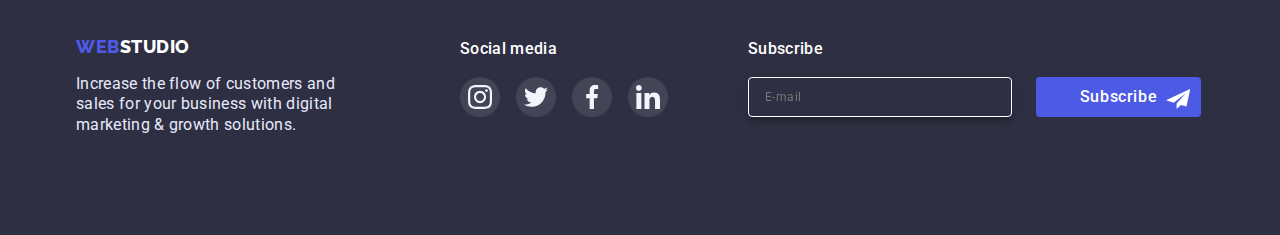
==== commit def3f847: "commi1 2" ====
--- a/index.html
+++ b/index.html
@@ -360,6 +360,8 @@
         </div>
       </section>
     </main>
+
+
     <footer class="social-place">
       <div class="container footer-block">
       <div class="logo-block">
@@ -404,18 +406,19 @@
       <div class="subscribe-form">
         <p class="subscribe-h">Subscribe</p>
         <form class="form-input-btn">
-          <label for="user-name"  class="subscribe-inhut"></label>
+          <label for="user-name"  class="subscribe-inhut">
           <input
           type="email"
           placeholder="E-mail"
           name="user-email"
-          class="subscribe-input">
+          class="subscribe-input"
+          id="user-name"></label>
           <span class="sub-btn-block">
             <button type="submit" class="subscribe-button">Subscribe</button>
             <svg class="subscribe-btn-icon" width="24" height="24">
               <use href="./images/icons.svg#subscribe-btn-icon"></use>
               </svg>
-            </span>
+            </span> 
         </form>
       </div>
     </div>
@@ -444,7 +447,6 @@
                 </svg>
               </div>
             </div>
-
             <div class="modal-field">
               <label for="user-tel"  class="modal-form-field">Phone</label>
               <div class="modal-input-wrapper">
@@ -459,7 +461,6 @@
               </svg>
               </div>
             </div>
-    
               <div class="modal-field">
                 <label for="user-email"  class="modal-form-field">Email</label>
                 <div class="modal-input-wrapper">
@@ -474,7 +475,6 @@
                 </svg>
               </div>
               </div>
-    
               <div class="modal-field">
                 <label for="user-comment" class="modal-form-field">Comment</label>
                 <textarea name="user-comment" 
@@ -482,7 +482,6 @@
                 class="modal-form-comment"
                 placeholder="Text input"></textarea>
               </div>
-
            <div  class="modal-field">  
               <input 
               type="checkbox" 
--- a/css/styles.css
+++ b/css/styles.css
@@ -650,7 +650,7 @@
     filter: drop-shadow(0px 4px 4px rgba(0, 0, 0, 0.15));
     border-radius: 4px;
     box-shadow: 0px 4px 4px rgba(0, 0, 0, 0.15); 
-    padding: 16px 8px;
+    padding-left: 16px;
     font-family: inherit;
     font-weight: 400;
     font-size: 12px;
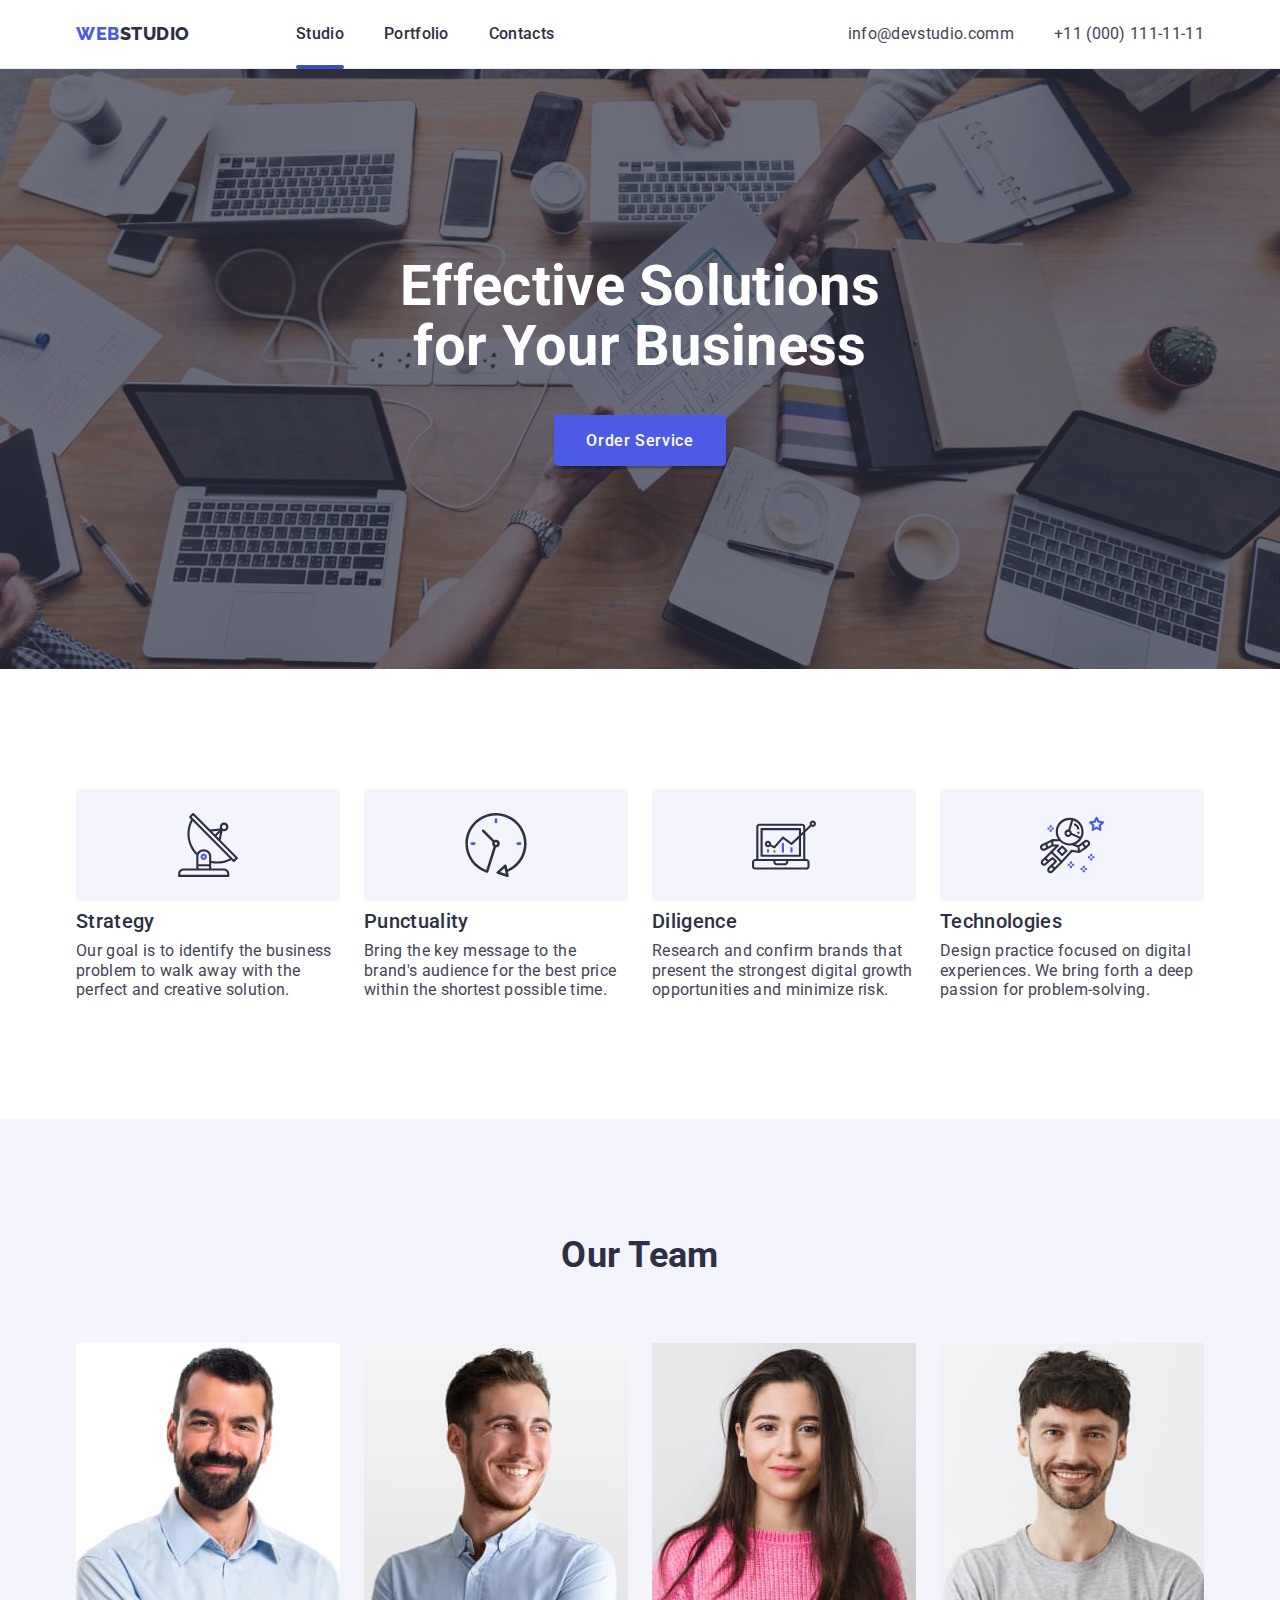
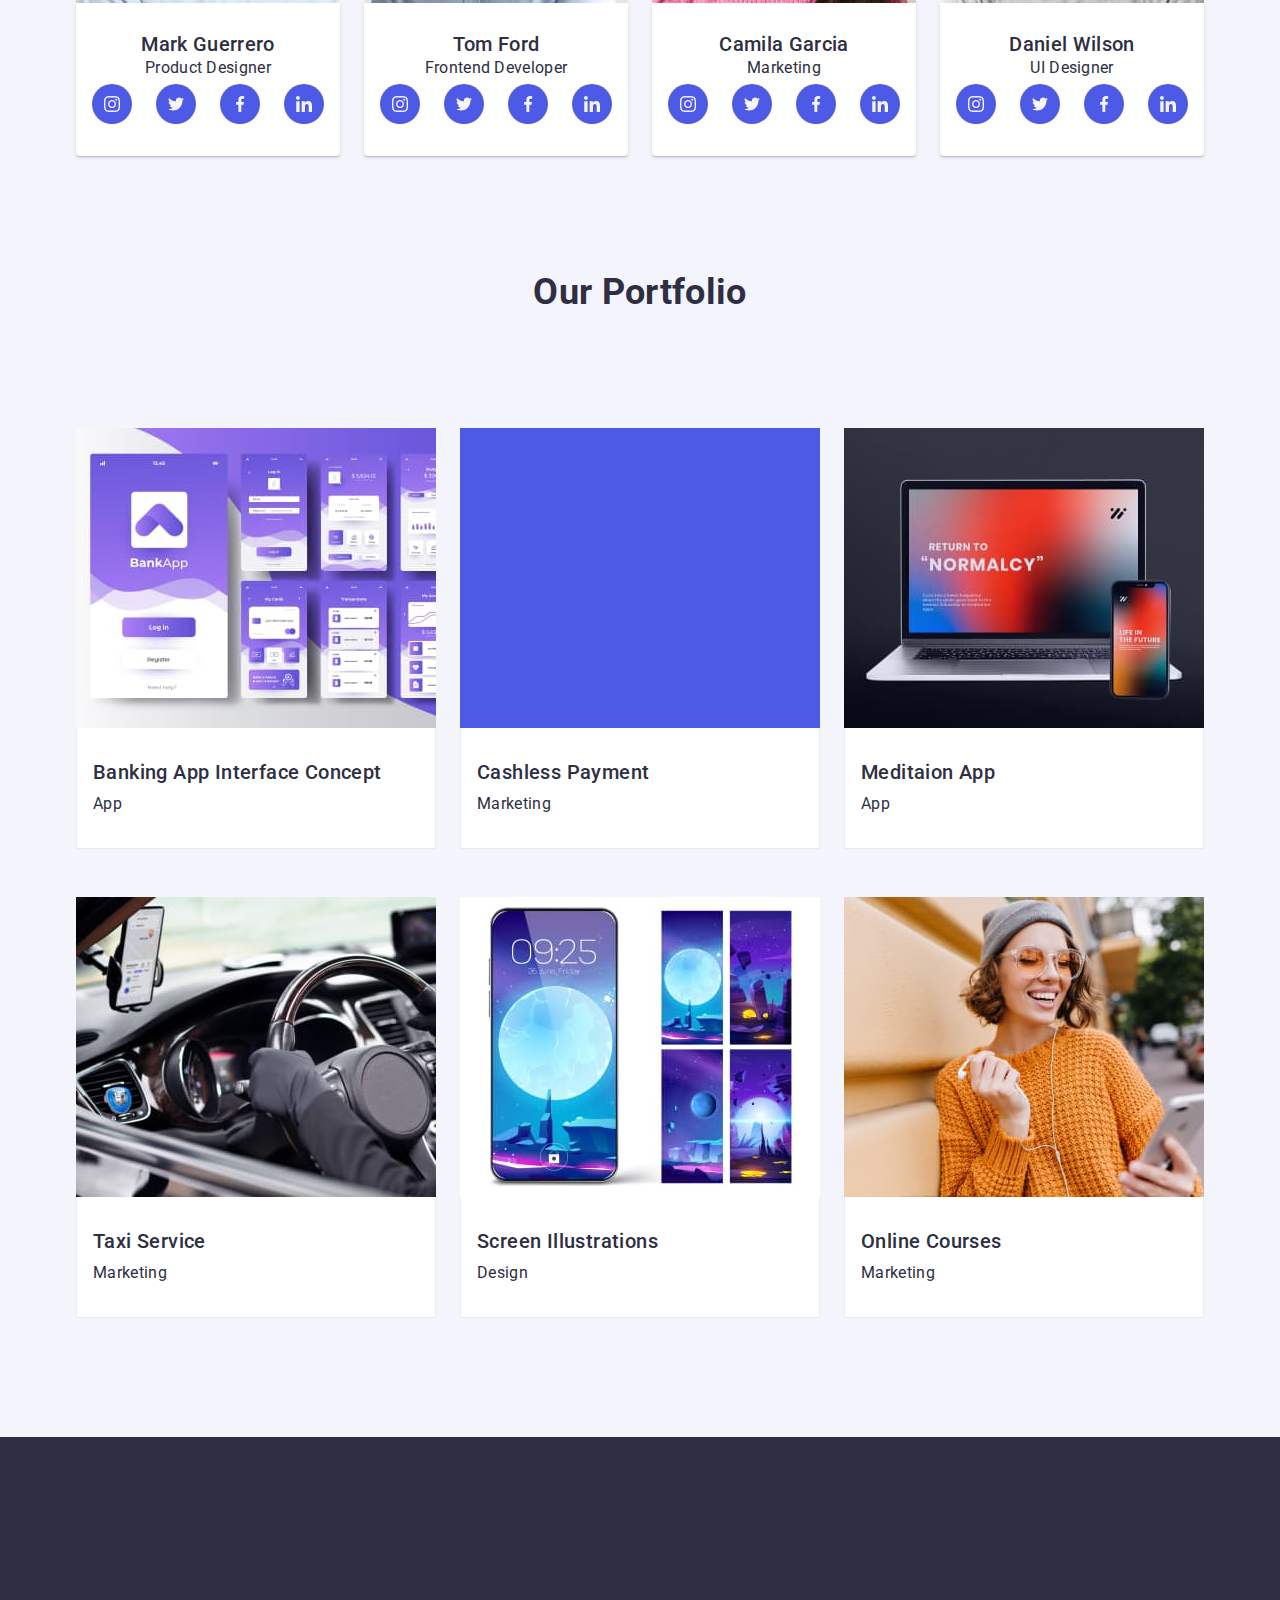
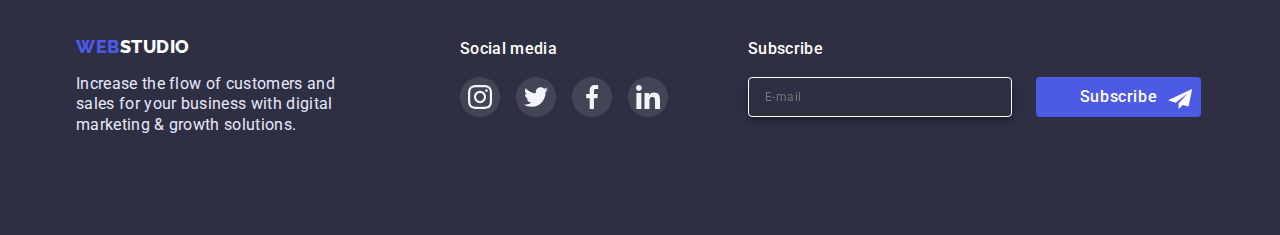
==== commit 63003277: "commit 26/01" ====
--- a/index.html
+++ b/index.html
@@ -413,12 +413,10 @@
           name="user-email"
           class="subscribe-input"
           id="user-name"></label>
-          <span class="sub-btn-block">
             <button type="submit" class="subscribe-button">Subscribe</button>
             <svg class="subscribe-btn-icon" width="24" height="24">
               <use href="./images/icons.svg#subscribe-btn-icon"></use>
               </svg>
-            </span> 
         </form>
       </div>
     </div>
@@ -490,7 +488,7 @@
               class="modal-form-agree visually-hidden"
               value="true"/>
               <label for="user-privacy" class="modal-form-policy">
-                <span>
+                <span class="madal-check">
                   <svg class="modal-check-icon" width="10" height="8">
                     <use href="./images/icons.svg#icon-galoch"></use>
                   </svg>
@@ -505,4 +503,3 @@
   <script src="./js/modal.js"></script>  
 </body>
 </html>
-
--- a/css/styles.css
+++ b/css/styles.css
@@ -635,10 +635,11 @@
     color: #FFFFFF;
     }
     
-    .form-input-btn {
-    display: flex;
-    align-items: center;
-    gap: 24px;
+.form-input-btn {
+display: flex;
+align-items: center;
+ gap: 24px;
+position: relative;
     }
     
     
@@ -704,7 +705,7 @@
     position: absolute;
     top: 10px;
     left: 0;
-    margin-left: 130px;
+    margin-left: 420px;
     fill: #fff;
     transition: fill var(--transition-duration-funct),
     }
@@ -804,7 +805,7 @@
     }
 
 .modal-field {
-margin-bottom: 24px;
+margin-bottom: 8px;
     }
     
 .modal-form {
@@ -912,6 +913,7 @@
 width: 16px;
 height: 16px;
 margin-right: 8px;
+display: inline-flex; 
 border: 1px solid rgba(46, 47, 66, 0.4); 
 border-radius: 2px;
 transition: background-color 250ms cubic-bezier(0.4, 0, 0.2, 1), border 250ms cubic-bezier(0.4, 0, 0.2, 1), fill 250ms cubic-bezier(0.4, 0, 0.2, 1);
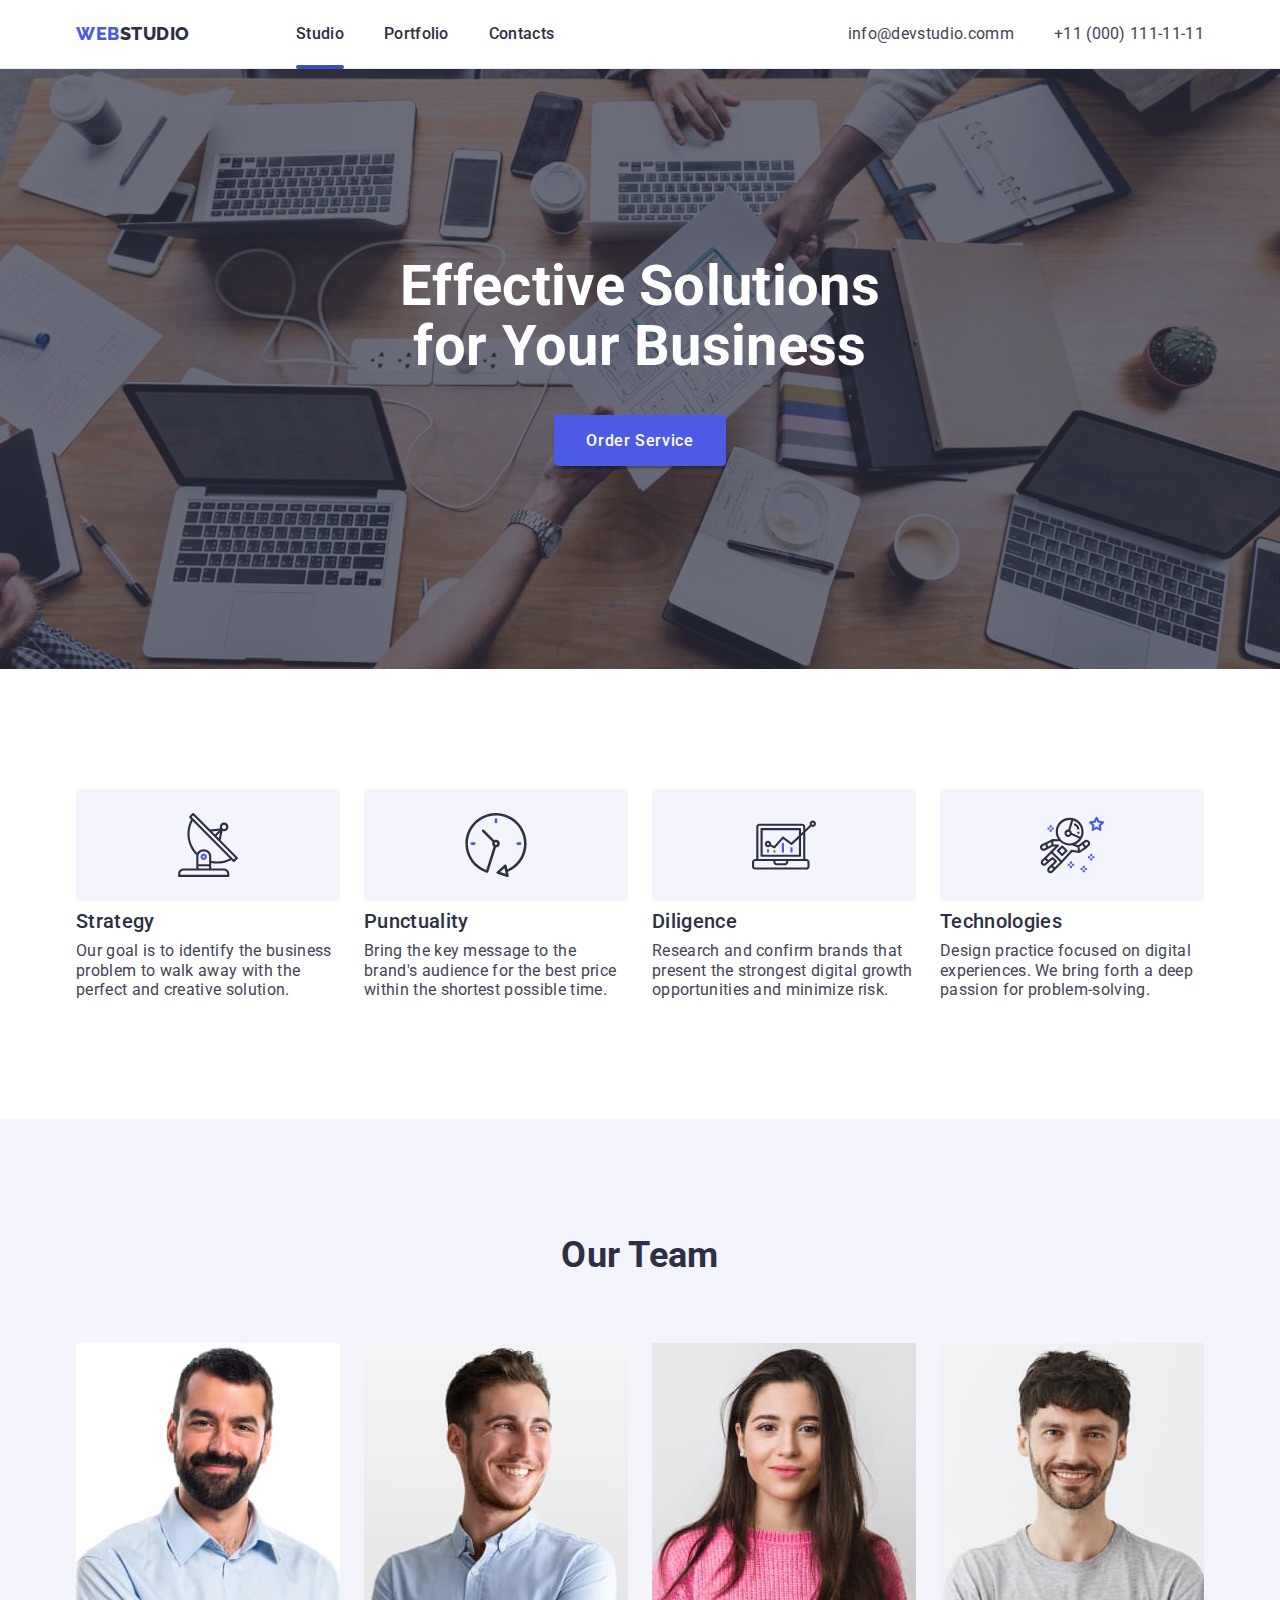
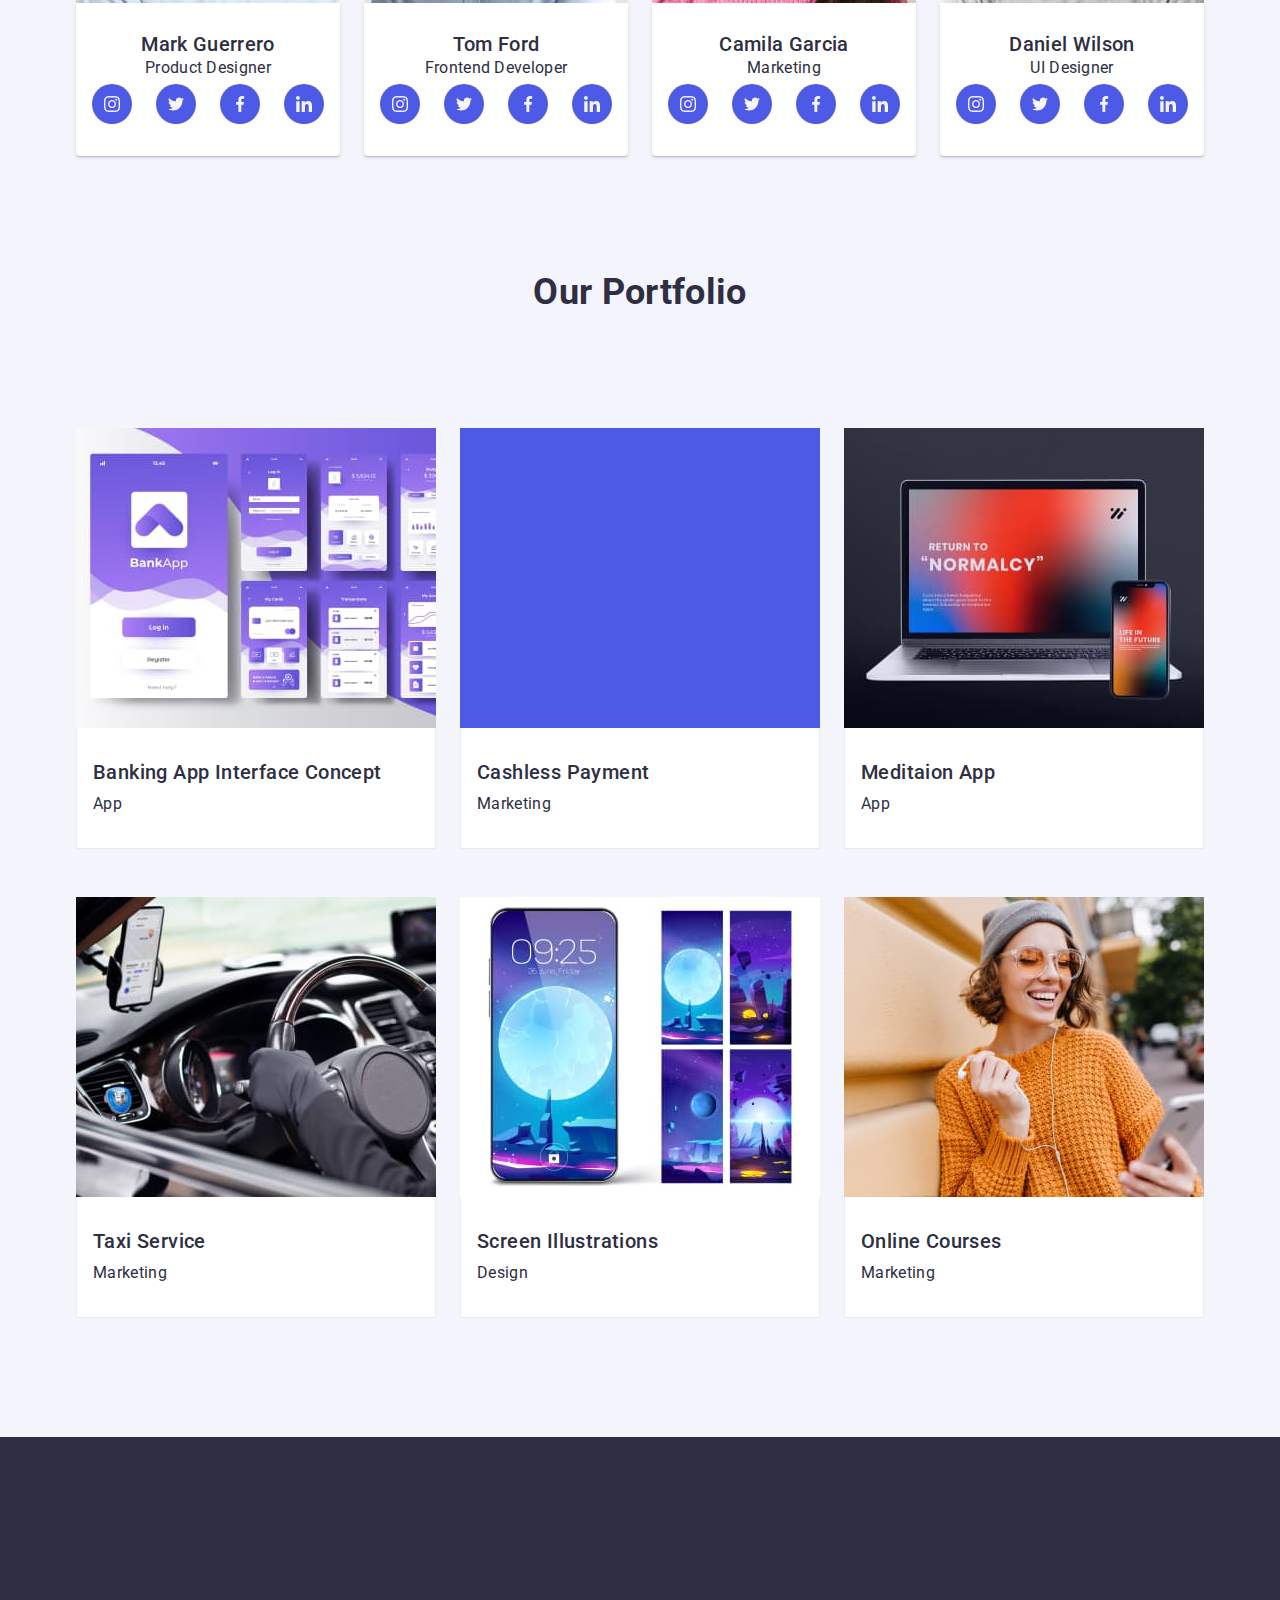
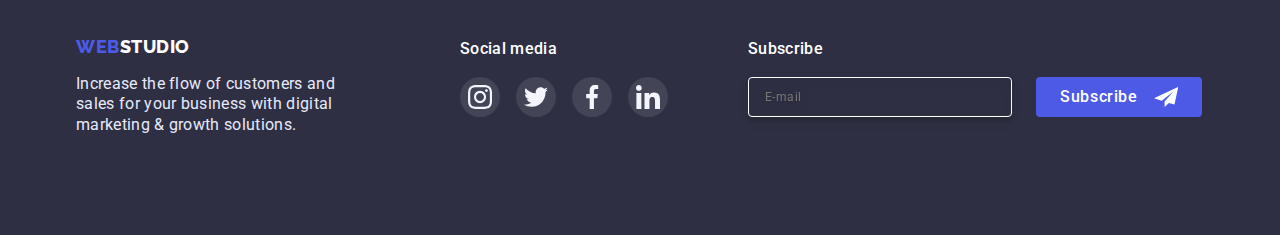
==== commit 3535fc0d: "last commit 26.01.23" ====
--- a/index.html
+++ b/index.html
@@ -406,17 +406,17 @@
       <div class="subscribe-form">
         <p class="subscribe-h">Subscribe</p>
         <form class="form-input-btn">
-          <label for="user-name"  class="subscribe-inhut">
+          <label for="user-name-sub"  class="subscribe-inhut">
           <input
           type="email"
           placeholder="E-mail"
           name="user-email"
           class="subscribe-input"
-          id="user-name"></label>
-            <button type="submit" class="subscribe-button">Subscribe</button>
-            <svg class="subscribe-btn-icon" width="24" height="24">
+          id="user-name-sub"></label>
+            <button type="submit" class="subscribe-button">Subscribe
+            <svg class="sub-btn-icon" width="24" height="24">
               <use href="./images/icons.svg#subscribe-btn-icon"></use>
-              </svg>
+              </svg></button>
         </form>
       </div>
     </div>
@@ -480,7 +480,7 @@
                 class="modal-form-comment"
                 placeholder="Text input"></textarea>
               </div>
-           <div  class="modal-field">  
+           <div  class="modal-field-check">  
               <input 
               type="checkbox" 
               name="user-privacy" 
--- a/css/styles.css
+++ b/css/styles.css
@@ -639,14 +639,13 @@
 display: flex;
 align-items: center;
  gap: 24px;
-position: relative;
     }
     
     
     .subscribe-input {
     width: 264px;
     height: 40px;
-    background-color: #2E2F42;;
+    background-color:transparent;
     border: 1px solid  #ffffff; ;
     filter: drop-shadow(0px 4px 4px rgba(0, 0, 0, 0.15));
     border-radius: 4px;
@@ -671,10 +670,11 @@
     justify-content: center;
     align-items: center;
     text-align: center;
+    position: relative;
     padding: 8px 24px;
     min-width: 165px;
     height: 40px;
-    font-family: inherit;
+    font-family: (--main-font), sans-serif;
     font-weight: 500;
     font-size: 16px;
     line-height: 1.5;
@@ -701,17 +701,16 @@
     position: relative;
         }  
     
-.subscribe-btn-icon {
-    position: absolute;
+.sub-btn-icon {
     top: 10px;
     left: 0;
-    margin-left: 420px;
+    margin-left: 16px;
     fill: #fff;
     transition: fill var(--transition-duration-funct),
     }
 
     
-.subscribe-button:hover + .subscribe-btn-icon {
+.subscribe-button:hover + .sub-btn-icon {
 fill: #4D5AE5;
     }
 
@@ -768,9 +767,9 @@
 border: 1px solid rgba(0, 0, 0, 0.1);
 border-radius: 50%;
 background-color: #E7E9FC;
+/* transition: background-color var(--transition-duration-funct); */
 transition: background-color 250ms cubic-bezier(0.4, 0, 0.2, 1);
 border: 250ms cubic-bezier(0.4, 0, 0.2, 1);
-/* transition: border-color var(--transition-duration-funct); */
 border-color var(--transition-duration-funct);
 }
 
@@ -828,18 +827,7 @@
 .modal-input-wrapper {
 position: relative;
         }
-        
-.modal-input-icon {
-position: absolute;
-top: 50%;
-left: 16px;
-fill: 250ms cubic-bezier(0.4, 0, 0.2, 1);
-transform: translate(0, -50%);
-fill: black;
-/* transition: fill var(--transition-duration-funct); */
-        }
-        
-        
+          
 .modal-form-input {
 width: 100%;
 height: 40px;
@@ -857,14 +845,22 @@
  .modal-form-input:focus {
 outline: none;
 border-color: #4D5AE5;
-fill: #4D5AE5;
 }   
 
-.modal-form-icon:hover,
-.modal-form-icon:focus { 
-fill: #4D5AE5;
-}  
-
+.modal-input-icon {
+position: absolute;
+top: 50%;
+left: 16px;
+transition: fill 250ms cubic-bezier(0.4, 0, 0.2, 1);
+transform: translate(0, -50%);
+fill: black;
+     }
+     
+.modal-input-icon:hover,
+.modal-input-icon:focus {
+  fill: #4D5AE5;
+}
+          
 
 .modal-form-comment  {
 resize: none;
@@ -877,6 +873,7 @@
 font-size: 12px;
 line-height: 1.17;
 letter-spacing: 0.04em;
+border-color:  #8e8f99; 
 background-color:  transparent;
 color: rgba(46, 47, 66, 0.4);
 padding: 8px 16px;
@@ -893,20 +890,22 @@
 
 .modal-form-policy {
     /* outline: 1px solid tomato; */
-display: flex;
+/* display: flex; */
 font-family: inherit;
 font-weight: 400;
 font-size: 12px;
 line-height: 1.17;
 letter-spacing: 0.04em;
 color: #8e8f99;
-
-margin-bottom: 24px;
 }
 
 .policy-note {
 color:  #4D5AE5;
 text-decoration: underline;
+}
+
+.modal-field-check {
+    margin-bottom: 24px;
 }
 
 .modal-form-policy span {
@@ -914,9 +913,12 @@
 height: 16px;
 margin-right: 8px;
 display: inline-flex; 
+border-color:#2E2F42;
 border: 1px solid rgba(46, 47, 66, 0.4); 
 border-radius: 2px;
-transition: background-color 250ms cubic-bezier(0.4, 0, 0.2, 1), border 250ms cubic-bezier(0.4, 0, 0.2, 1), fill 250ms cubic-bezier(0.4, 0, 0.2, 1);
+transition: background-color 250ms cubic-bezier(0.4, 0, 0.2, 1), 
+border 250ms cubic-bezier(0.4, 0, 0.2, 1), 
+fill 250ms cubic-bezier(0.4, 0, 0.2, 1);
 display: inline-flex;
 align-items: center;
 justify-content: center;
@@ -924,12 +926,11 @@
 }
 
 
-.modal-form-agree:checked + .modal-form-policy span {
+.modal-form-agree:checked + .modal-form-policy > span {
 background-color: #404bbf;
 border: none;  
 fill: #F4F4FD;
 }
-
 
 
 /* 
@@ -957,35 +958,35 @@
         outline: 2px solid rgba(0, 0, 255, 0.5);
         } */
         
-        .modal-form-button {
-        display: block;
-        justify-content: center;
-        align-items: center;
-        text-align: center; 
-        padding:  16px 32px;
-        margin-left: auto;
-        margin-right: auto;
-        font-family: "Roboto", sans-seri;
-        font-weight: 500;
-        font-size: 16px;
-        line-height: 1.5;
-        letter-spacing: 0.04em;
-        color: #FFFFFF;
-        border-style: none;
-        text-decoration: none;
-        text-transform: none;
-        min-width: 169px;
-        height: 56px;
-        background-color: #4D5AE5;
-        box-shadow: 0px 4px 4px rgba(0, 0, 0, 0.15);
-        border-radius: 4px;
-        cursor: pointer; 
-        transition: background-color var(--transition-duration-funct) ;
-        }
-        
-        
-        .modal-form-button:hover,
-        .modal-form-button:focus {
-            background-color: #fff;
-            color: #4D5AE5;
-        }+.modal-form-button {
+display: block;
+justify-content: center;
+align-items: center;
+text-align: center; 
+padding:  16px 32px;
+margin-left: auto;
+margin-right: auto;
+font-family:  var(--main-font), sans-serif;
+font-weight: 500;
+font-size: 16px;
+line-height: 1.5;
+letter-spacing: 0.04em;
+color: #FFFFFF;
+border-style: none;
+text-decoration: none;
+text-transform: none;
+min-width: 169px;
+height: 56px;
+background-color: #4D5AE5;
+box-shadow: 0px 4px 4px rgba(0, 0, 0, 0.15);
+border-radius: 4px;
+cursor: pointer; 
+transition: background-color var(--transition-duration-funct) ;
+}
+        
+        
+.modal-form-button:hover,
+.modal-form-button:focus {
+background-color: #fff;
+color: #4D5AE5;
+ }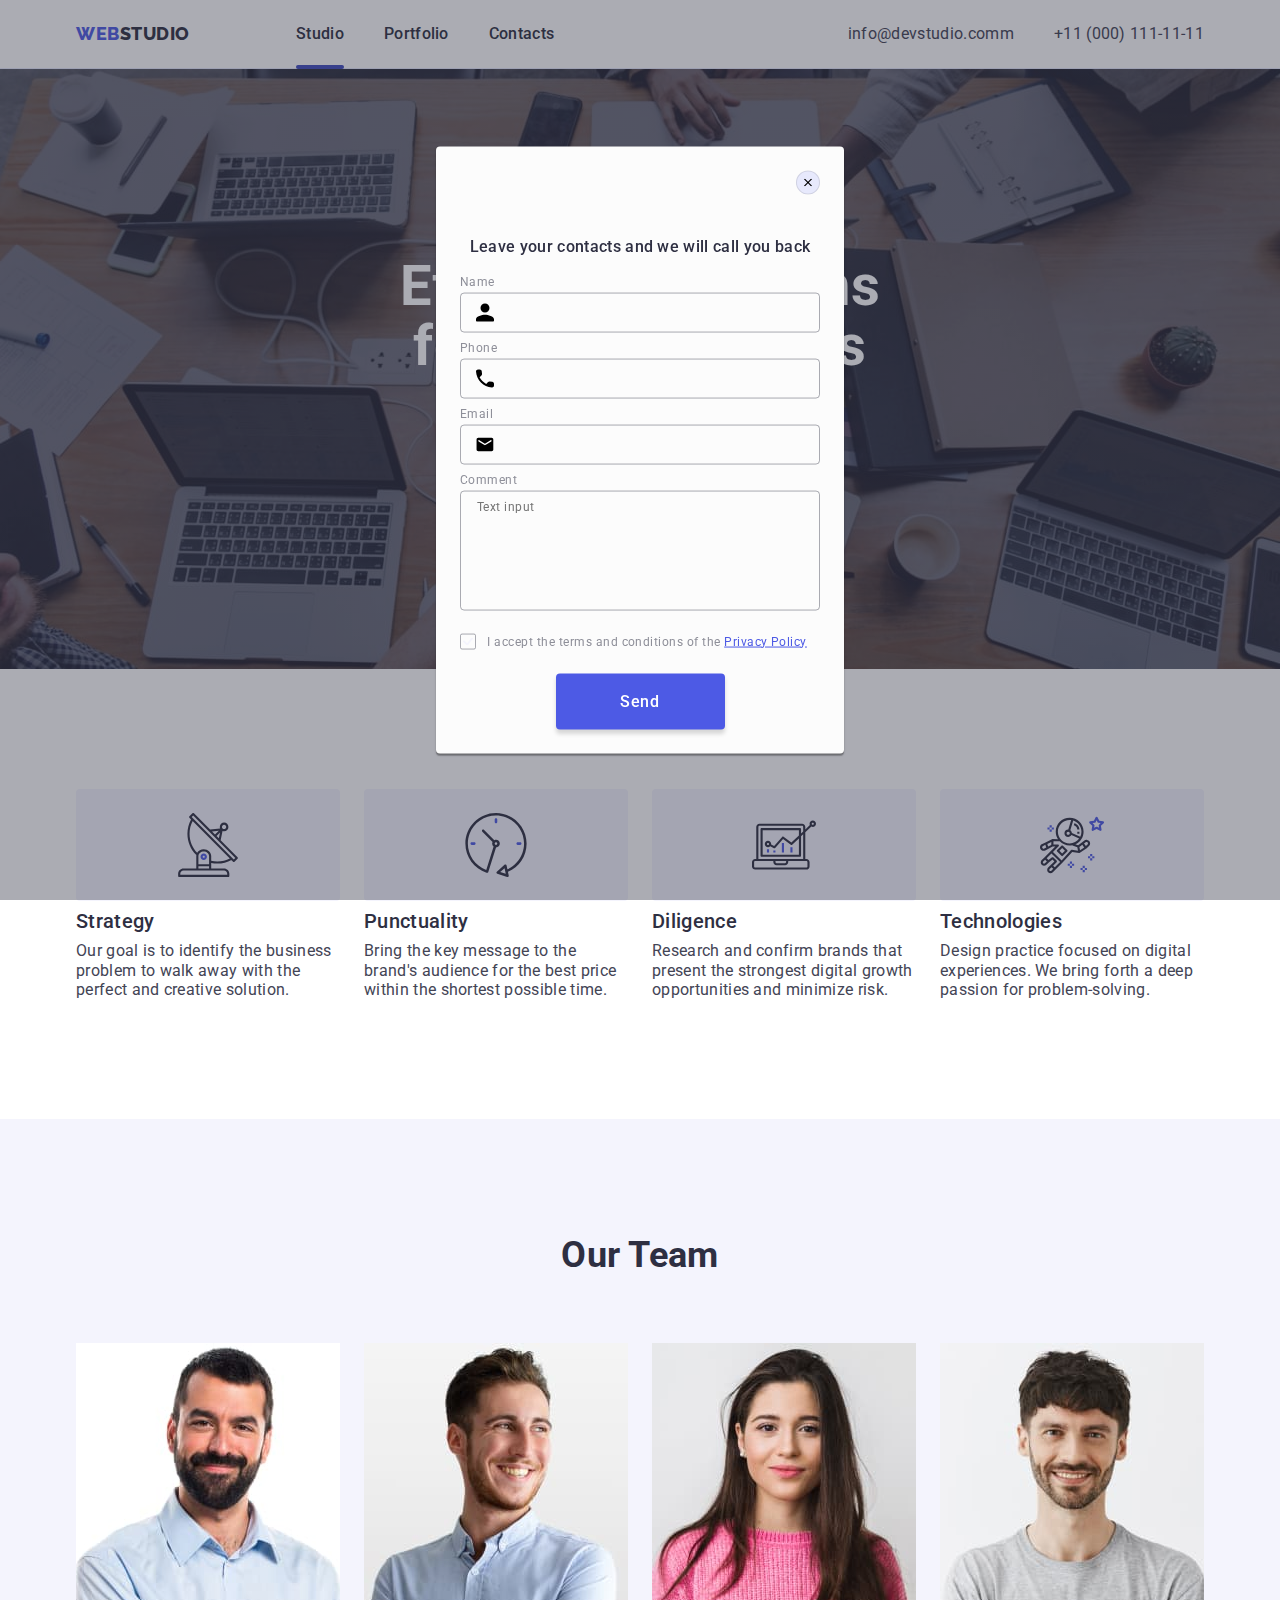
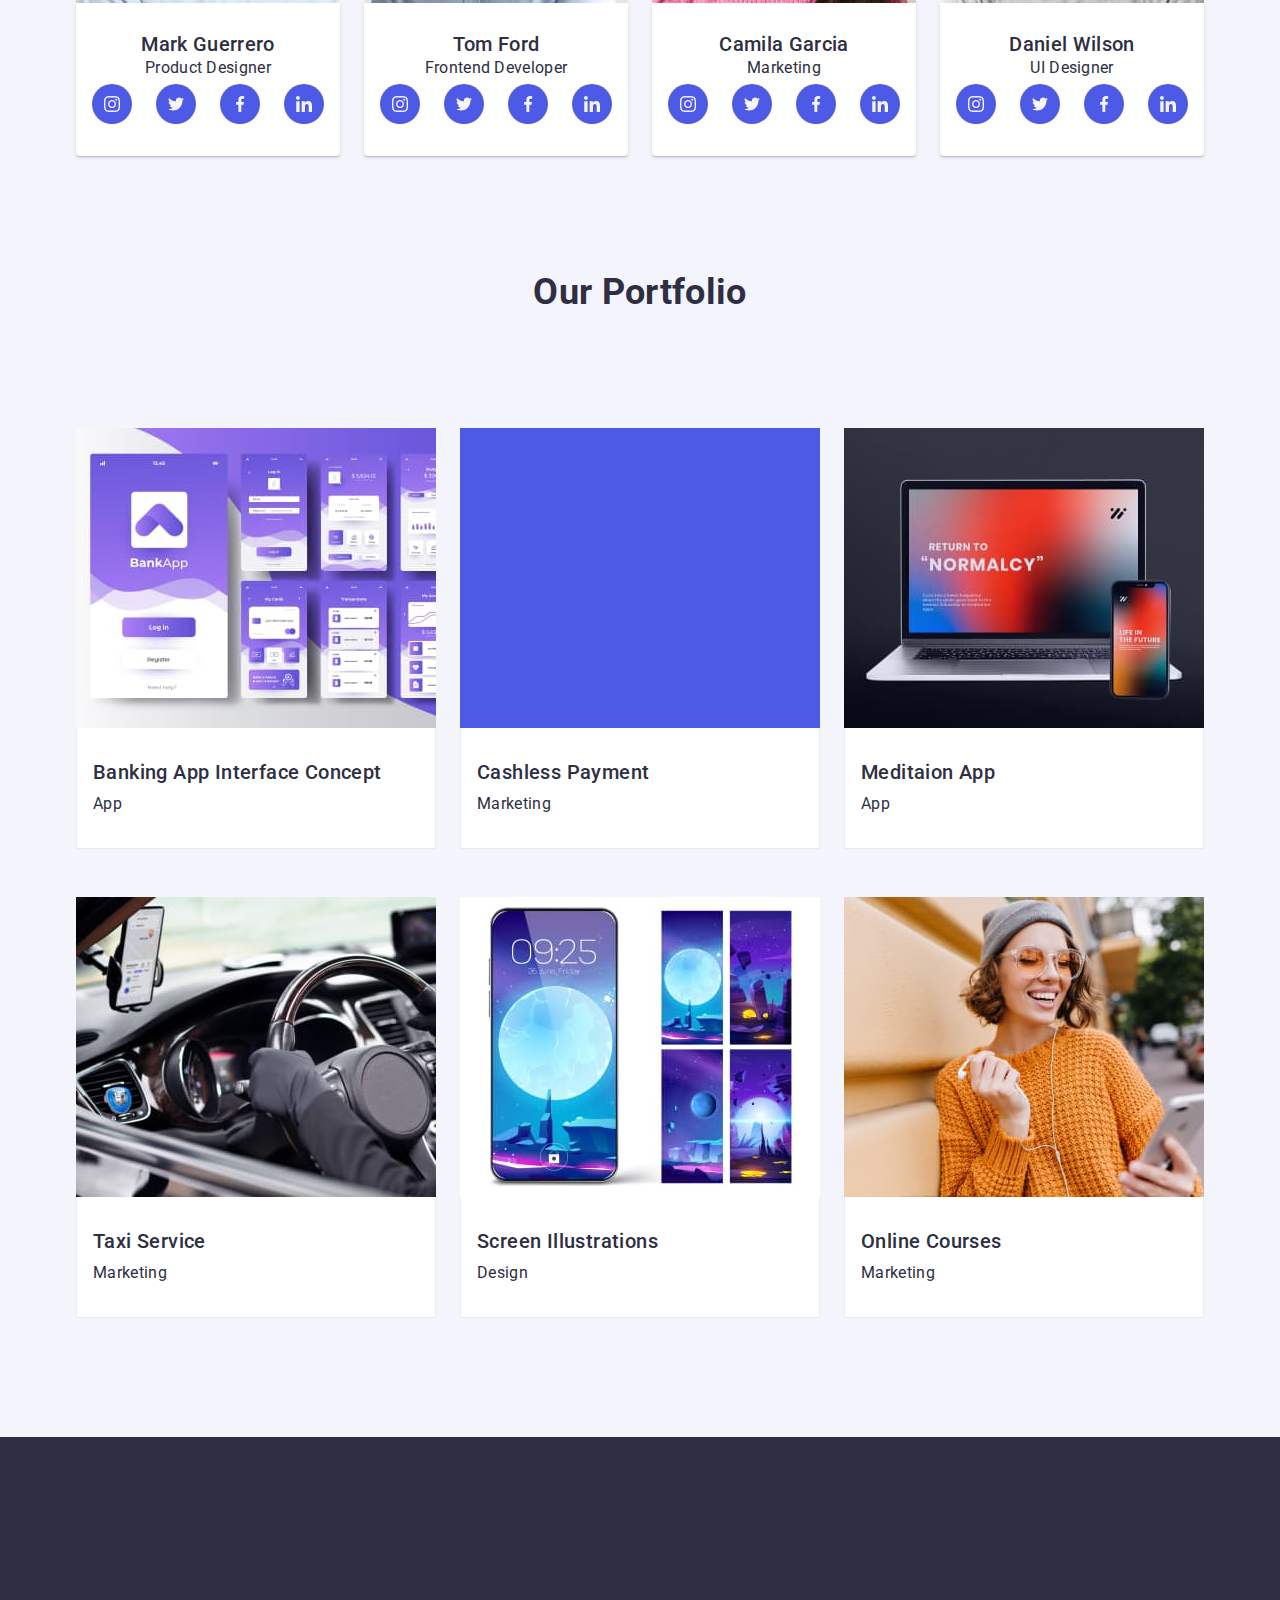
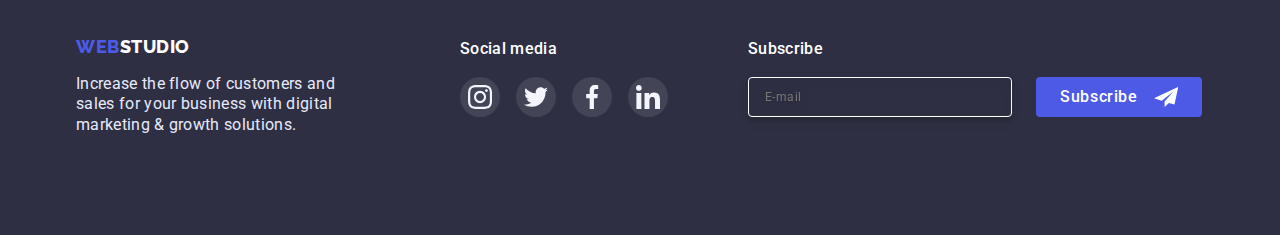
==== commit 5ff8d2ab: "30/01 open" ====
--- a/index.html
+++ b/index.html
@@ -422,7 +422,7 @@
     </div>
     </footer>
 
-    <div class="backdrop is-hidden" data-modal>
+    <div class="backdrop is-open">
       <div class="modal">
             <button type="button" class="modal-close-btn" data-modal-close>
               <svg class="close-btn-icon" width="8" height="8">
@@ -473,7 +473,7 @@
                 </svg>
               </div>
               </div>
-              <div class="modal-field">
+              <div class="modal-field-last">
                 <label for="user-comment" class="modal-form-field">Comment</label>
                 <textarea name="user-comment" 
                 id="user-comment" 
@@ -492,7 +492,7 @@
                   <svg class="modal-check-icon" width="10" height="8">
                     <use href="./images/icons.svg#icon-galoch"></use>
                   </svg>
-                </span> I accept the terms and conditions of the&nbsp;
+                </span> I accept the terms and conditions of the
                 <a class="policy-note" href="">Privacy Policy</a>
               </label>
       </div>
@@ -500,6 +500,5 @@
       </form>
     </div>
   </div>
-  <script src="./js/modal.js"></script>  
 </body>
-</html>
+</html>--- a/css/styles.css
+++ b/css/styles.css
@@ -665,29 +665,29 @@
     border-color: #4D5AE5;
     }
     
-    .subscribe-button {
-    display: flex;
-    justify-content: center;
-    align-items: center;
-    text-align: center;
-    position: relative;
-    padding: 8px 24px;
-    min-width: 165px;
-    height: 40px;
-    font-family: (--main-font), sans-serif;
-    font-weight: 500;
-    font-size: 16px;
-    line-height: 1.5;
-    color: #FFFFFF;
-    background: #4D5AE5;
-    border-radius: 4px;
-    border: none;
-    outline: none;
-    cursor: pointer;
-    letter-spacing: 0.04em;
-    transition: background-color var(--transition-duration-funct),
-    color var(--transition-duration-funct),
-    box-shadow var(--transition-duration-funct);
+.subscribe-button {
+display: flex;
+justify-content: center;
+align-items: center;
+text-align: center;
+position: relative;
+padding: 8px 24px;
+min-width: 165px;
+height: 40px;
+font-family:"Roboto", sans-serif ;
+font-weight: 500;
+font-size: 16px;
+line-height: 1.5;
+color: #FFFFFF;
+background: #4D5AE5;
+border-radius: 4px;
+border: none;
+outline: none;
+cursor: pointer;
+letter-spacing: 0.04em;
+transition: background-color var(--transition-duration-funct),
+color var(--transition-duration-funct),
+box-shadow var(--transition-duration-funct);
     }
     
     .subscribe-button:hover,
@@ -702,11 +702,11 @@
         }  
     
 .sub-btn-icon {
-    top: 10px;
-    left: 0;
-    margin-left: 16px;
-    fill: #fff;
-    transition: fill var(--transition-duration-funct),
+top: 10px;
+left: 0;
+margin-left: 16px;
+fill: #fff;
+transition: fill var(--transition-duration-funct),
     }
 
     
@@ -716,13 +716,6 @@
 
 
 /* BACKDROP */
-
-
-.backdrop.is-hidden {
-    opacity: 0;
-    visibility: hidden;
-    pointer-events: none;
-    }
 
 .backdrop {
 position: fixed;
@@ -733,9 +726,19 @@
 width: 100%;
 height: 100%;
 background: rgba(46, 47, 66, 0.4);
+opacity: 0;
+visibility: hidden;
+pointer-events: none;
 transition: opacity var(--transition-duration-funct),
 visibility var(--transition-duration-funct);
 }
+
+.backdrop.is-open {
+opacity: 1;
+visibility: visible;
+pointer-events: auto;
+}
+    
 
 .modal {
 position: absolute;
@@ -767,26 +770,26 @@
 border: 1px solid rgba(0, 0, 0, 0.1);
 border-radius: 50%;
 background-color: #E7E9FC;
-/* transition: background-color var(--transition-duration-funct); */
-transition: background-color 250ms cubic-bezier(0.4, 0, 0.2, 1);
-border: 250ms cubic-bezier(0.4, 0, 0.2, 1);
+transition: background-color 250ms cubic-bezier(0.4, 0, 0.2, 1), 
+border 250ms cubic-bezier(0.4, 0, 0.2, 1);
 border-color var(--transition-duration-funct);
+}
+
+.close-btn-icon {
+/* fill:  black; */
+transition: fill 250ms cubic-bezier(0.4, 0, 0.2, 1);
 }
 
 .modal-close-btn:hover,
 .modal-close-btn:focus {
 background-color:#404bbf;
 border: none; 
-}
-
-.close-btn-icon {
-fill:  black;
-transition: fill 250ms cubic-bezier(0.4, 0, 0.2, 1);
-}
-
-.close-btn-icon:hover,
-.close-btn-icon:focus {
-fill:  #ffffff;
+fill: rgba(255, 255, 255, 1);
+}
+
+.modal-close-btn:hover > .close-btn-icon,
+.modal-close-btn:focus > .close-btn-icon {
+fill:  rgba(255, 255, 255, 1);
 }
 
 
@@ -836,55 +839,51 @@
 background-color: transparent;
 outline: transparent;
 padding-left: 38px;
-margin-bottom: 8px;
-border-color:  #8e8f99; 
 transition: border-color 250ms cubic-bezier(0.4, 0, 0.2, 1); 
- }
- 
- .modal-form-input:hover,
- .modal-form-input:focus {
-outline: none;
-border-color: #4D5AE5;
-}   
-
+}
+     
 .modal-input-icon {
 position: absolute;
 top: 50%;
 left: 16px;
+transform: translate(0, -50%);
 transition: fill 250ms cubic-bezier(0.4, 0, 0.2, 1);
-transform: translate(0, -50%);
-fill: black;
-     }
-     
-.modal-input-icon:hover,
-.modal-input-icon:focus {
-  fill: #4D5AE5;
-}
-          
+ }
+
+.modal-form-input:hover, 
+.modal-form-input:focus {
+border-color: #4D5AE5;
+}
+
+.modal-form-input:hover + .modal-input-icon,
+.modal-form-input:focus + .modal-input-icon {
+fill: #4D5AE5;
+}
+
+.modal-field-last {
+margin-bottom: 16px;
+}
 
 .modal-form-comment  {
 resize: none;
 width: 100%;
 height: 120px;
-border: 1px solid rgba(46, 47, 66, 0.4) ;
-border-radius: 4px;
-font-family: inherit;
 font-weight: 400;
 font-size: 12px;
 line-height: 1.17;
 letter-spacing: 0.04em;
-border-color:  #8e8f99; 
+color: rgba(46, 47, 66, 0.4);
+border: 1px solid rgba(46, 47, 66, 0.4);
+border-radius: 4px;
+font-family: inherit;
 background-color:  transparent;
-color: rgba(46, 47, 66, 0.4);
+outline: transparent; 
 padding: 8px 16px;
-margin-bottom: 16px;
-outline: transparent; 
 transition: border-color var(--transition-duration-funct);
 }
 
 .modal-form-comment:hover,
 .modal-form-comment:focus {
-outline: none;
 border-color: #4D5AE5; 
 }
 
@@ -905,14 +904,14 @@
 }
 
 .modal-field-check {
-    margin-bottom: 24px;
+margin-bottom: 24px;
 }
 
 .modal-form-policy span {
 width: 16px;
 height: 16px;
 margin-right: 8px;
-display: inline-flex; 
+/* display: inline-flex;  */
 border-color:#2E2F42;
 border: 1px solid rgba(46, 47, 66, 0.4); 
 border-radius: 2px;
@@ -925,12 +924,32 @@
 fill: transparent;
 }
 
-
-.modal-form-agree:checked + .modal-form-policy > span {
+/* .checkbox-input:checked + .modal-form-policy > .madal-check {
 background-color: #404bbf;
 border: none;  
 fill: #F4F4FD;
-}
+}  */
+
+/* .checkbox-privacy:checked +  label span {
+    background-color: #404bbf;
+    border: none;  
+    fill: #F4F4FD;
+    } 
+     */
+
+     /* .checkbox-input:checked +  label span {
+    background-color: #404bbf;
+    border: none;  
+    fill: #F4F4FD;
+    } 
+     */
+
+.modal-form-agree:checked + label span {
+background-color: #404bbf;
+border: none;  
+fill: #F4F4FD;
+}
+
 
 
 /* 
@@ -966,7 +985,7 @@
 padding:  16px 32px;
 margin-left: auto;
 margin-right: auto;
-font-family:  var(--main-font), sans-serif;
+font-family: "Roboto", sans-serif;
 font-weight: 500;
 font-size: 16px;
 line-height: 1.5;
@@ -983,8 +1002,7 @@
 cursor: pointer; 
 transition: background-color var(--transition-duration-funct) ;
 }
-        
-        
+
 .modal-form-button:hover,
 .modal-form-button:focus {
 background-color: #fff;
